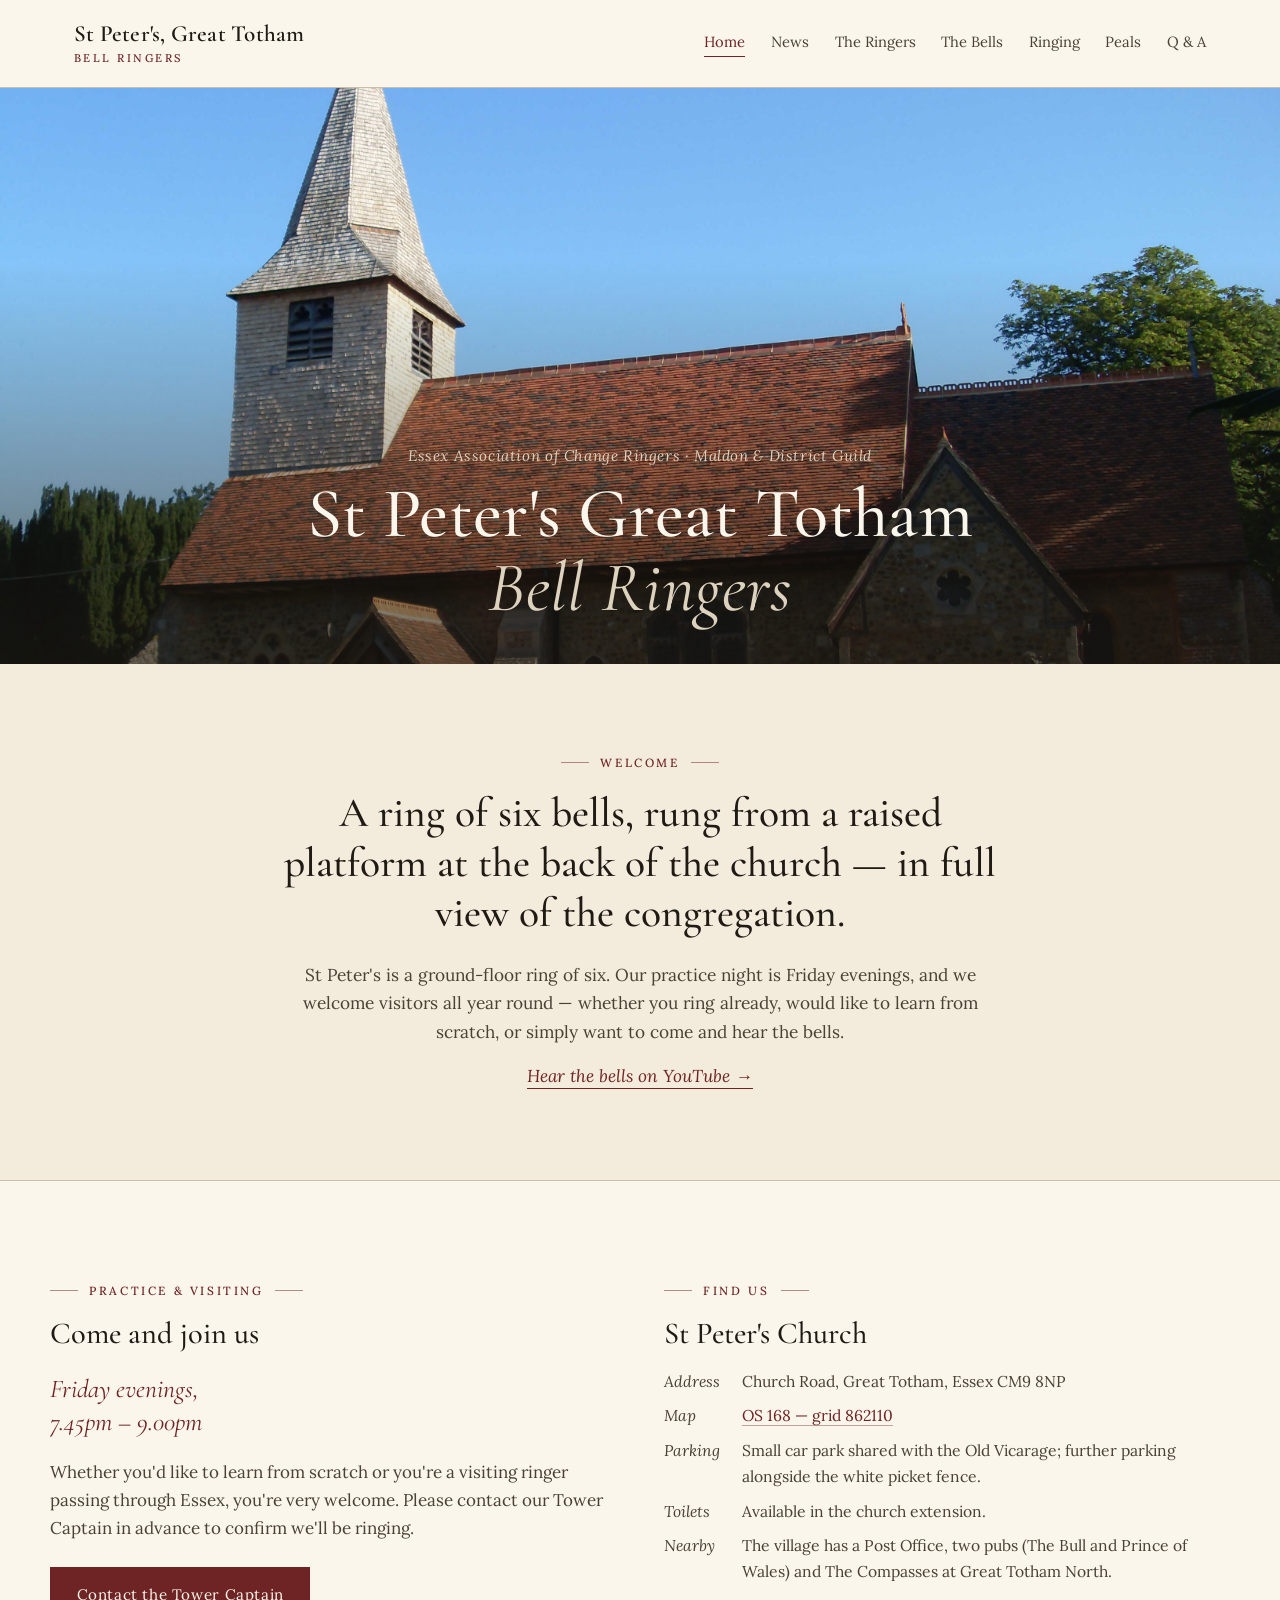
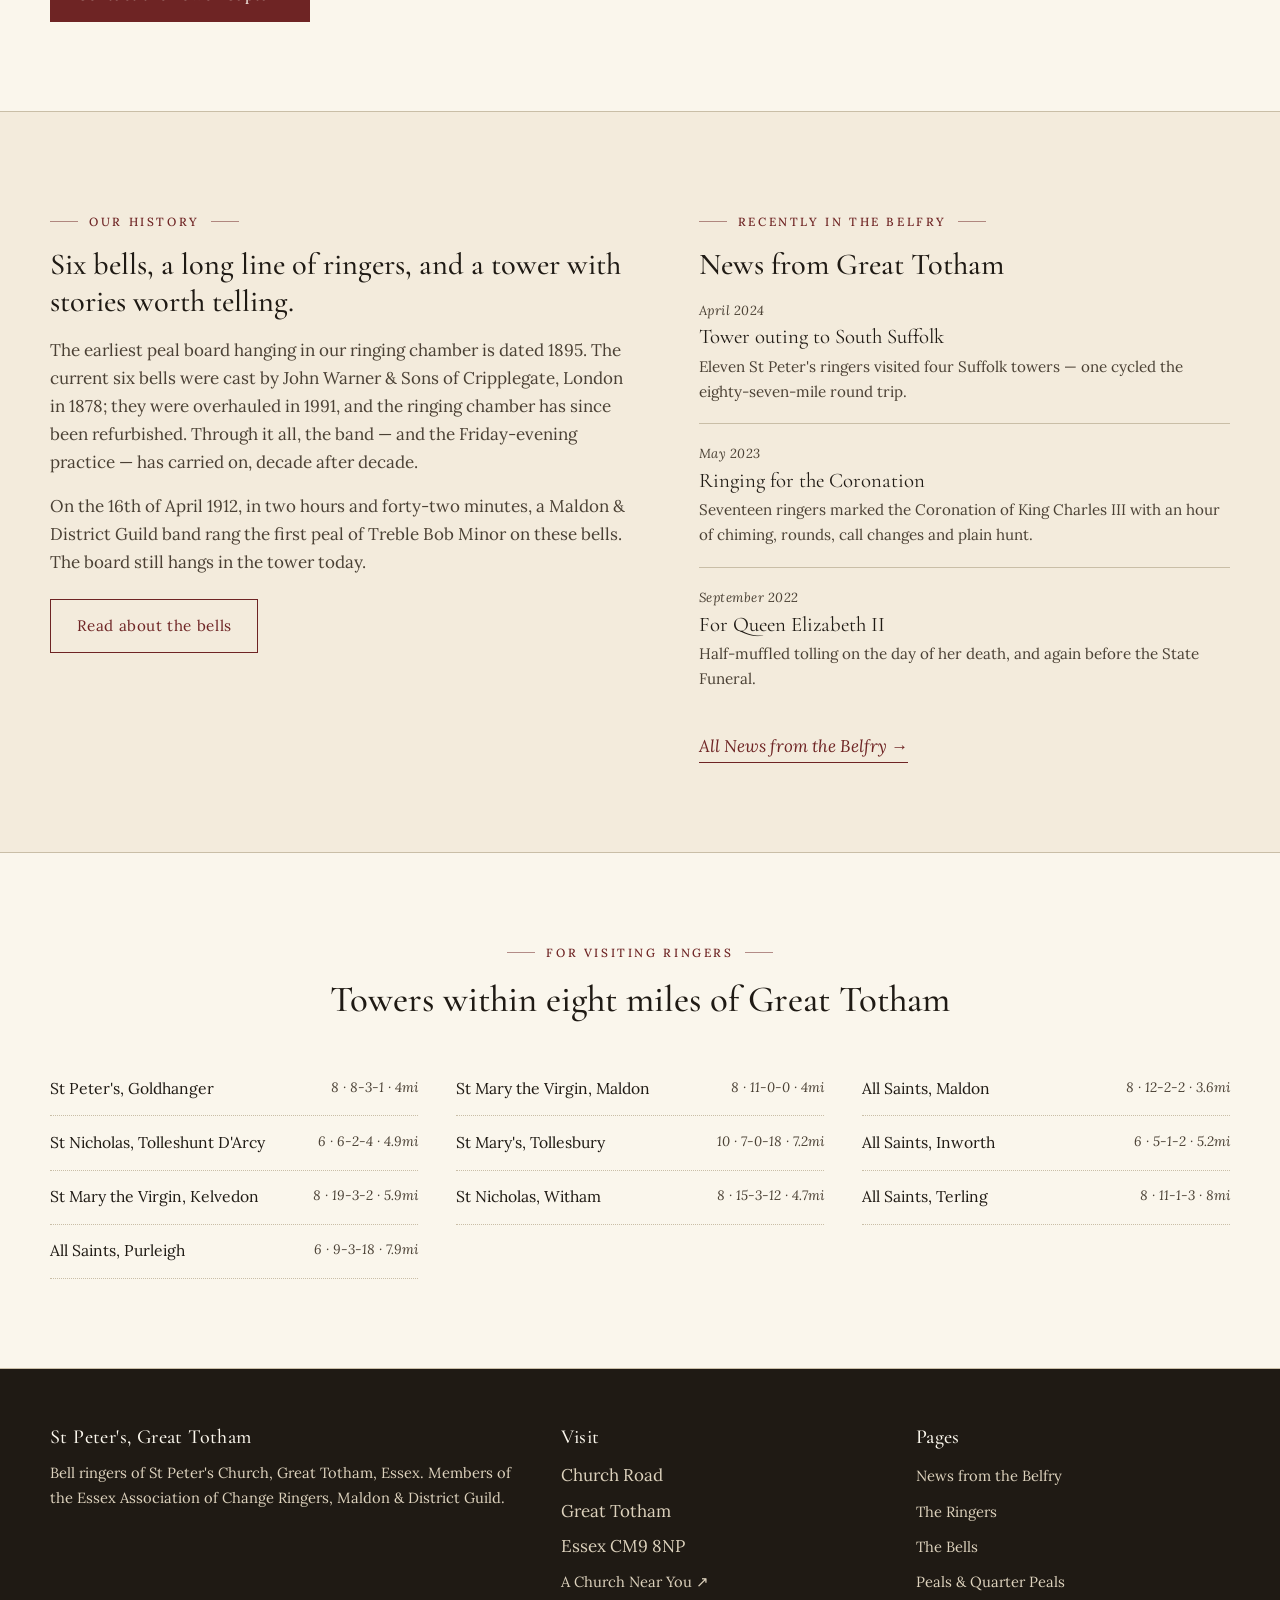
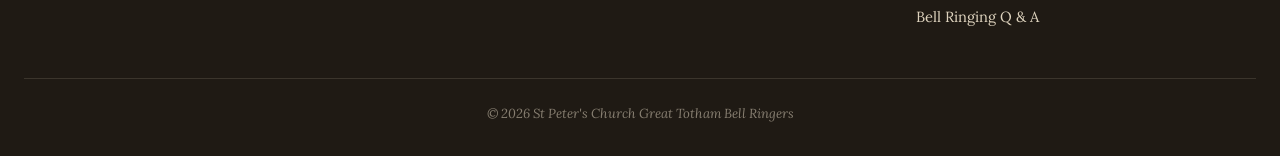
==== index.html @ 794ab9b2 "Initial commit: rebuilt static site" ====
<!DOCTYPE html>
<html lang="en">
<head>
<meta charset="UTF-8">
<meta name="viewport" content="width=device-width, initial-scale=1">
<title>St Peter's Great Totham Bell Ringers</title>
<meta name="description" content="The bell ringers of St Peter's Church, Great Totham, Essex. Practice on Friday evenings — visiting ringers and beginners are welcome.">
<link rel="preconnect" href="https://fonts.googleapis.com">
<link rel="preconnect" href="https://fonts.gstatic.com" crossorigin>
<link href="https://fonts.googleapis.com/css2?family=Cormorant+Garamond:ital,wght@0,400;0,500;0,600;0,700;1,400;1,500&family=Lora:ital,wght@0,400;0,500;0,600;1,400&display=swap" rel="stylesheet">
<link rel="stylesheet" href="style.css">
</head>
<body>

<header class="site">
  <div class="nav-wrap">
    <a class="brand" href="index.html">St Peter's, Great Totham<small>Bell Ringers</small></a>
    <nav class="primary" aria-label="Primary">
      <a href="index.html" class="current">Home</a>
      <a href="news.html">News</a>
      <a href="ringers.html">The Ringers</a>
      <a href="bells.html">The Bells</a>
      <a href="ringing.html">Ringing</a>
      <a href="peals.html">Peals</a>
      <a href="qa.html">Q &amp; A</a>
    </nav>
  </div>
</header>

<section class="hero">
  <div class="hero-image" role="img" aria-label="St Peter's Church, Great Totham"></div>
  <div class="hero-text">
    <div class="hero-eyebrow">Essex Association of Change Ringers · Maldon &amp; District Guild</div>
    <h1>St Peter's Great Totham<br><em>Bell Ringers</em></h1>
  </div>
</section>

<section class="band">
  <div class="narrow welcome">
    <div class="eyebrow center">Welcome</div>
    <h2>A ring of six bells, rung from a raised platform at the back of the church — in full view of the congregation.</h2>
    <p>St Peter's is a ground-floor ring of six. Our practice night is Friday evenings, and we welcome visitors all year round — whether you ring already, would like to learn from scratch, or simply want to come and hear the bells.</p>
    <p><a class="inline" href="https://www.youtube.com/watch?v=SVf5hrfDuog" target="_blank" rel="noopener">Hear the bells on YouTube →</a></p>
  </div>
</section>

<section class="band alt-band">
  <div class="container visit-grid">
    <div>
      <div class="eyebrow">Practice &amp; Visiting</div>
      <h3>Come and join us</h3>
      <p class="when">Friday evenings,<br>7.45pm – 9.00pm</p>
      <p>Whether you'd like to learn from scratch or you're a visiting ringer passing through Essex, you're very welcome. Please contact our Tower Captain in advance to confirm we'll be ringing.</p>
      <div class="cta-row">
        <a class="btn solid" href="qa.html#contact">Contact the Tower Captain</a>
      </div>
    </div>
    <div>
      <div class="eyebrow">Find Us</div>
      <h3>St Peter's Church</h3>
      <dl>
        <dt>Address</dt>
        <dd>Church Road, Great Totham, Essex CM9&nbsp;8NP</dd>
        <dt>Map</dt>
        <dd><a href="https://www.bing.com/maps/?v=2&amp;cp=51.769257~0.690655&amp;lvl=14&amp;q=great+totham" target="_blank" rel="noopener">OS 168 — grid 862110</a></dd>
        <dt>Parking</dt>
        <dd>Small car park shared with the Old Vicarage; further parking alongside the white picket fence.</dd>
        <dt>Toilets</dt>
        <dd>Available in the church extension.</dd>
        <dt>Nearby</dt>
        <dd>The village has a Post Office, two pubs (The Bull and Prince of Wales) and The Compasses at Great Totham North.</dd>
      </dl>
    </div>
  </div>
</section>

<section class="band">
  <div class="container two-up">
    <div>
      <div class="eyebrow">Our History</div>
      <h3>Six bells, a long line of ringers, and a tower with stories worth telling.</h3>
      <p>The earliest peal board hanging in our ringing chamber is dated 1895. The current six bells were cast by John Warner &amp; Sons of Cripplegate, London in 1878; they were overhauled in 1991, and the ringing chamber has since been refurbished. Through it all, the band — and the Friday-evening practice — has carried on, decade after decade.</p>
      <p>On the 16th of April 1912, in two hours and forty-two minutes, a Maldon &amp; District Guild band rang the first peal of Treble Bob Minor on these bells. The board still hangs in the tower today.</p>
      <p style="margin-top:1.4rem;"><a href="bells.html" class="btn">Read about the bells</a></p>
    </div>
    <div>
      <div class="eyebrow">Recently in the Belfry</div>
      <h3>News from Great Totham</h3>
      <ul class="news-list">
        <li><a href="news.html#tower-outing-2024">
          <div class="news-date">April 2024</div>
          <div class="news-title">Tower outing to South Suffolk</div>
          <div class="news-excerpt">Eleven St Peter's ringers visited four Suffolk towers — one cycled the eighty-seven-mile round trip.</div>
        </a></li>
        <li><a href="news.html#coronation">
          <div class="news-date">May 2023</div>
          <div class="news-title">Ringing for the Coronation</div>
          <div class="news-excerpt">Seventeen ringers marked the Coronation of King Charles III with an hour of chiming, rounds, call changes and plain hunt.</div>
        </a></li>
        <li><a href="news.html#queen">
          <div class="news-date">September 2022</div>
          <div class="news-title">For Queen Elizabeth II</div>
          <div class="news-excerpt">Half-muffled tolling on the day of her death, and again before the State Funeral.</div>
        </a></li>
      </ul>
      <a href="news.html" class="arrow-link">All News from the Belfry →</a>
    </div>
  </div>
</section>

<section class="band alt-band">
  <div class="container">
    <div class="towers-head">
      <div class="eyebrow center">For Visiting Ringers</div>
      <h3>Towers within eight miles of Great Totham</h3>
    </div>
    <div class="towers-grid">
      <div class="tower-row"><span class="name">St Peter's, Goldhanger</span><span class="meta">8 · 8-3-1 · 4mi</span></div>
      <div class="tower-row"><span class="name">St Mary the Virgin, Maldon</span><span class="meta">8 · 11-0-0 · 4mi</span></div>
      <div class="tower-row"><span class="name">All Saints, Maldon</span><span class="meta">8 · 12-2-2 · 3.6mi</span></div>
      <div class="tower-row"><span class="name">St Nicholas, Tolleshunt D'Arcy</span><span class="meta">6 · 6-2-4 · 4.9mi</span></div>
      <div class="tower-row"><span class="name">St Mary's, Tollesbury</span><span class="meta">10 · 7-0-18 · 7.2mi</span></div>
      <div class="tower-row"><span class="name">All Saints, Inworth</span><span class="meta">6 · 5-1-2 · 5.2mi</span></div>
      <div class="tower-row"><span class="name">St Mary the Virgin, Kelvedon</span><span class="meta">8 · 19-3-2 · 5.9mi</span></div>
      <div class="tower-row"><span class="name">St Nicholas, Witham</span><span class="meta">8 · 15-3-12 · 4.7mi</span></div>
      <div class="tower-row"><span class="name">All Saints, Terling</span><span class="meta">8 · 11-1-3 · 8mi</span></div>
      <div class="tower-row"><span class="name">All Saints, Purleigh</span><span class="meta">6 · 9-3-18 · 7.9mi</span></div>
    </div>
  </div>
</section>

<footer class="site" id="contact">
  <div class="container">
    <div>
      <h4>St Peter's, Great Totham</h4>
      <p>Bell ringers of St Peter's Church, Great Totham, Essex. Members of the Essex Association of Change Ringers, Maldon &amp; District Guild.</p>
    </div>
    <div>
      <h4>Visit</h4>
      <ul>
        <li>Church Road</li>
        <li>Great Totham</li>
        <li>Essex CM9 8NP</li>
        <li><a href="https://www.achurchnearyou.com/church/6657/" target="_blank" rel="noopener">A Church Near You ↗</a></li>
      </ul>
    </div>
    <div>
      <h4>Pages</h4>
      <ul>
        <li><a href="news.html">News from the Belfry</a></li>
        <li><a href="ringers.html">The Ringers</a></li>
        <li><a href="bells.html">The Bells</a></li>
        <li><a href="peals.html">Peals &amp; Quarter Peals</a></li>
        <li><a href="qa.html">Bell Ringing Q &amp; A</a></li>
      </ul>
    </div>
  </div>
  <div class="copyright">© 2026 St Peter's Church Great Totham Bell Ringers</div>
</footer>

</body>
</html>
---- style.css ----
/* =============================================================
   St Peter's Great Totham Bell Ringers — shared stylesheet
   Heritage editorial design system
   ============================================================= */

:root {
  --cream: #f3ebdc;
  --paper: #faf6ec;
  --ink: #1f1a14;
  --ink-soft: #4a4034;
  --burgundy: #6e2424;
  --burgundy-deep: #511919;
  --brass: #a98246;
  --stone: #ddd2bd;
  --rule: #c9bea7;
  --max: 1180px;
}

* { box-sizing: border-box; margin: 0; padding: 0; }
html { scroll-behavior: smooth; }
body {
  font-family: 'Lora', Georgia, serif;
  background: var(--cream);
  color: var(--ink);
  line-height: 1.65;
  font-size: 17px;
  -webkit-font-smoothing: antialiased;
}
img { max-width: 100%; height: auto; display: block; }

/* ---- Header ---- */
header.site {
  background: var(--paper);
  border-bottom: 1px solid var(--rule);
}
.nav-wrap {
  max-width: var(--max);
  margin: 0 auto;
  padding: 1.4rem 1.5rem;
  display: flex;
  flex-wrap: wrap;
  align-items: center;
  justify-content: space-between;
  gap: 1rem;
}
.brand {
  font-family: 'Cormorant Garamond', serif;
  font-weight: 600;
  font-size: 1.45rem;
  line-height: 1.1;
  color: var(--ink);
  text-decoration: none;
  letter-spacing: 0.01em;
}
.brand small {
  display: block;
  font-family: 'Lora', serif;
  font-size: 0.7rem;
  font-weight: 500;
  font-style: normal;
  color: var(--burgundy);
  letter-spacing: 0.22em;
  margin-top: 4px;
  text-transform: uppercase;
}
nav.primary {
  display: flex;
  flex-wrap: wrap;
  gap: 1.6rem;
}
nav.primary a {
  font-family: 'Lora', serif;
  font-size: 0.92rem;
  color: var(--ink-soft);
  text-decoration: none;
  border-bottom: 1px solid transparent;
  padding-bottom: 2px;
  transition: color .2s, border-color .2s;
}
nav.primary a:hover { color: var(--burgundy); border-color: var(--burgundy); }
nav.primary a.current { color: var(--burgundy); border-color: var(--burgundy); }

/* ---- Home hero ---- */
.hero {
  position: relative;
  background: var(--ink);
  overflow: hidden;
}
.hero-image {
  position: relative;
  width: 100%;
  height: 64vh;
  min-height: 440px;
  max-height: 760px;
  background: url('resources/images/church/StPetersChurch3.jpg') center 35% / cover no-repeat;
}
.hero-image::after {
  content: '';
  position: absolute;
  inset: 0;
  background: linear-gradient(180deg, rgba(31,26,20,0) 30%, rgba(31,26,20,0.65) 100%);
}
.hero-text {
  position: absolute;
  left: 0; right: 0; bottom: 0;
  padding: 2.5rem 1.5rem 2.4rem;
  text-align: center;
  color: var(--paper);
  z-index: 2;
}
.hero-eyebrow {
  font-family: 'Lora', serif;
  font-style: italic;
  font-size: 0.95rem;
  letter-spacing: 0.04em;
  color: var(--stone);
  margin-bottom: 0.6rem;
}
.hero-text h1 {
  font-family: 'Cormorant Garamond', serif;
  font-weight: 500;
  font-size: clamp(2.4rem, 6vw, 4.4rem);
  line-height: 1.05;
  letter-spacing: 0.005em;
}
.hero-text h1 em {
  font-style: italic;
  font-weight: 400;
  color: var(--stone);
}

/* ---- Sub-page hero (typographic, no big image) ---- */
.page-hero {
  background: var(--paper);
  border-bottom: 1px solid var(--rule);
  padding: clamp(3.5rem, 8vw, 6rem) 1.5rem clamp(2.5rem, 5vw, 4rem);
  text-align: center;
}
.page-hero h1 {
  font-family: 'Cormorant Garamond', serif;
  font-weight: 500;
  font-size: clamp(2.2rem, 5vw, 3.6rem);
  line-height: 1.1;
  margin-bottom: 1rem;
}
.page-hero h1 em { font-style: italic; color: var(--burgundy); }
.page-hero .lede {
  max-width: 640px;
  margin: 0 auto;
  font-size: 1.08rem;
  color: var(--ink-soft);
  font-style: italic;
}

/* ---- Section frame ---- */
section.band { padding: clamp(3rem, 7vw, 6rem) 1.5rem; }
.container { max-width: var(--max); margin: 0 auto; }
.narrow { max-width: 720px; margin: 0 auto; }
.medium { max-width: 880px; margin: 0 auto; }

/* ---- Eyebrow label ---- */
.eyebrow {
  font-family: 'Lora', serif;
  text-transform: uppercase;
  letter-spacing: 0.22em;
  font-size: 0.74rem;
  font-weight: 500;
  color: var(--burgundy);
  display: inline-flex;
  align-items: center;
  gap: 0.7rem;
  margin-bottom: 1rem;
}
.eyebrow::before, .eyebrow::after {
  content: '';
  height: 1px;
  width: 28px;
  background: var(--burgundy);
  opacity: 0.5;
}
.eyebrow.center { display: flex; justify-content: center; }

/* ---- Headings & body type ---- */
h2, h3 { font-family: 'Cormorant Garamond', serif; font-weight: 500; line-height: 1.2; }
h2 { font-size: clamp(1.8rem, 3.5vw, 2.6rem); margin-bottom: 1.2rem; }
h3 { font-size: 1.9rem; margin-bottom: 1rem; }
h4 { font-family: 'Cormorant Garamond', serif; font-weight: 500; font-size: 1.4rem; line-height: 1.25; margin-bottom: 0.5rem; }
p { margin-bottom: 1rem; color: var(--ink-soft); }
p:last-child { margin-bottom: 0; }
a.inline {
  color: var(--burgundy);
  text-decoration: none;
  border-bottom: 1px solid var(--burgundy);
  padding-bottom: 1px;
  font-style: italic;
}
a.inline:hover { color: var(--burgundy-deep); }
strong { color: var(--ink); font-weight: 500; }
em { font-style: italic; }

/* ---- Buttons ---- */
.btn {
  display: inline-block;
  font-family: 'Lora', serif;
  font-size: 0.95rem;
  text-decoration: none;
  padding: 0.85rem 1.6rem;
  border: 1px solid var(--burgundy);
  color: var(--burgundy);
  background: transparent;
  transition: background .2s, color .2s, border-color .2s;
  letter-spacing: 0.04em;
  cursor: pointer;
}
.btn:hover { background: var(--burgundy); color: var(--paper); }
.btn.solid { background: var(--burgundy); color: var(--paper); }
.btn.solid:hover { background: var(--burgundy-deep); border-color: var(--burgundy-deep); }
.arrow-link {
  display: inline-block;
  margin-top: 1.4rem;
  font-style: italic;
  color: var(--burgundy);
  text-decoration: none;
  border-bottom: 1px solid var(--burgundy);
  padding-bottom: 1px;
}
.arrow-link:hover { color: var(--burgundy-deep); }

/* ---- Welcome block ---- */
.welcome { text-align: center; }
.welcome h2 { color: var(--ink); margin-bottom: 1.4rem; }
.welcome p { font-size: 1.08rem; }

/* ---- Visit grid ---- */
.alt-band {
  background: var(--paper);
  border-top: 1px solid var(--rule);
  border-bottom: 1px solid var(--rule);
}
.visit-grid {
  display: grid;
  grid-template-columns: 1fr 1fr;
  gap: 3rem;
  align-items: start;
}
.when {
  font-family: 'Cormorant Garamond', serif;
  font-style: italic;
  font-size: 1.6rem;
  color: var(--burgundy);
  margin: 1.2rem 0;
  line-height: 1.3;
}
dl {
  display: grid;
  grid-template-columns: max-content 1fr;
  gap: 0.55rem 1.4rem;
  font-size: 0.98rem;
}
dl dt { font-style: italic; color: var(--ink-soft); }
dl dd { color: var(--ink-soft); }
dl a {
  color: var(--burgundy);
  text-decoration: none;
  border-bottom: 1px solid rgba(110, 36, 36, 0.4);
}
dl a:hover { border-bottom-color: var(--burgundy); }
.cta-row { margin-top: 1.6rem; }

/* ---- Two-up layout ---- */
.two-up {
  display: grid;
  grid-template-columns: 1.1fr 1fr;
  gap: 4rem;
  align-items: start;
}
.two-up.equal { grid-template-columns: 1fr 1fr; }

/* ---- News list ---- */
.news-list { list-style: none; }
.news-list li {
  padding: 1.2rem 0;
  border-bottom: 1px solid var(--rule);
}
.news-list li:first-child { padding-top: 0; }
.news-list li:last-child { border-bottom: none; }
.news-date {
  font-family: 'Lora', serif;
  font-style: italic;
  font-size: 0.82rem;
  color: var(--ink-soft);
  letter-spacing: 0.04em;
}
.news-list a {
  display: block;
  color: var(--ink);
  text-decoration: none;
  transition: color .2s;
}
.news-list a:hover .news-title { color: var(--burgundy); }
.news-title {
  font-family: 'Cormorant Garamond', serif;
  font-size: 1.3rem;
  margin: 0.2rem 0;
  transition: color .2s;
  line-height: 1.25;
}
.news-excerpt { font-size: 0.95rem; color: var(--ink-soft); }

/* ---- Story articles (long-form on news page) ---- */
.story {
  margin-bottom: 3rem;
  padding-bottom: 3rem;
  border-bottom: 1px solid var(--rule);
}
.story:last-child { border-bottom: none; padding-bottom: 0; margin-bottom: 0; }
.story h3 { margin-bottom: 0.4rem; }
.story .news-date { margin-bottom: 1rem; }
.story img {
  margin: 1.4rem auto;
  border: 1px solid var(--rule);
  max-width: 100%;
}
.story figure { margin: 1.4rem 0; text-align: center; }
.story figcaption {
  font-style: italic;
  font-size: 0.88rem;
  color: var(--ink-soft);
  margin-top: 0.5rem;
}

/* ---- Towers grid ---- */
.towers-head { text-align: center; margin-bottom: 2.5rem; }
.towers-head h3 { font-size: clamp(1.7rem, 3.2vw, 2.3rem); }
.towers-grid {
  display: grid;
  grid-template-columns: repeat(auto-fit, minmax(280px, 1fr));
  gap: 0 2.4rem;
}
.tower-row {
  display: flex;
  justify-content: space-between;
  gap: 1rem;
  border-bottom: 1px dotted var(--rule);
  padding: 0.85rem 0;
  font-size: 0.98rem;
}
.tower-row .name { color: var(--ink); }
.tower-row .meta {
  color: var(--ink-soft);
  font-style: italic;
  font-size: 0.85rem;
  white-space: nowrap;
}

/* ---- Bell specs table ---- */
.bell-table {
  width: 100%;
  border-collapse: collapse;
  margin: 1.5rem 0;
  font-size: 0.95rem;
}
.bell-table caption {
  text-align: left;
  font-style: italic;
  color: var(--ink-soft);
  font-size: 0.88rem;
  margin-bottom: 0.8rem;
}
.bell-table th, .bell-table td {
  padding: 0.75rem 0.8rem;
  text-align: left;
  border-bottom: 1px solid var(--rule);
}
.bell-table th {
  font-family: 'Lora', serif;
  font-weight: 500;
  text-transform: uppercase;
  letter-spacing: 0.1em;
  font-size: 0.72rem;
  color: var(--burgundy);
  border-bottom: 2px solid var(--burgundy);
}
.bell-table td.bell-name { font-family: 'Cormorant Garamond', serif; font-size: 1.1rem; color: var(--ink); }
.bell-table tr:last-child td { border-bottom: none; }

/* ---- Q&A ---- */
.qa-list { list-style: none; }
.qa-item {
  padding: 1.6rem 0;
  border-bottom: 1px solid var(--rule);
}
.qa-item:last-child { border-bottom: none; }
.qa-q {
  font-family: 'Cormorant Garamond', serif;
  font-size: 1.45rem;
  color: var(--ink);
  margin-bottom: 0.5rem;
  line-height: 1.3;
}
.qa-a { color: var(--ink-soft); }

/* ---- Photo grid (ringers) ---- */
.photo-grid {
  display: grid;
  grid-template-columns: repeat(auto-fill, minmax(220px, 1fr));
  gap: 1.4rem;
  margin-top: 2rem;
}
.photo-card { text-align: center; }
.photo-card img {
  width: 100%;
  height: 200px;
  object-fit: cover;
  border: 1px solid var(--rule);
  margin-bottom: 0.6rem;
}
.photo-card .caption {
  font-style: italic;
  font-size: 0.85rem;
  color: var(--ink-soft);
  line-height: 1.4;
}

/* ---- Past ringer biographies ---- */
.bios .bio {
  padding: 1.6rem 0;
  border-bottom: 1px solid var(--rule);
}
.bios .bio:last-child { border-bottom: none; }
.bios h4 {
  font-size: 1.5rem;
  color: var(--burgundy);
  margin-bottom: 0.4rem;
}
.bios .bio-meta {
  font-style: italic;
  font-size: 0.85rem;
  color: var(--ink-soft);
  margin-bottom: 0.6rem;
}

/* ---- Peal boards gallery ---- */
.peal-grid {
  display: grid;
  grid-template-columns: repeat(auto-fill, minmax(220px, 1fr));
  gap: 1.6rem;
  margin-top: 2rem;
}
.peal-card {
  text-align: center;
  text-decoration: none;
  color: var(--ink);
  transition: transform .25s;
}
.peal-card img {
  width: 100%;
  height: 280px;
  object-fit: contain;
  background: var(--paper);
  border: 1px solid var(--rule);
  padding: 0.6rem;
  margin-bottom: 0.7rem;
  transition: border-color .25s;
}
.peal-card:hover img { border-color: var(--burgundy); }
.peal-card:hover .peal-title { color: var(--burgundy); }
.peal-date {
  font-family: 'Lora', serif;
  font-style: italic;
  font-size: 0.82rem;
  color: var(--ink-soft);
}
.peal-title {
  font-family: 'Cormorant Garamond', serif;
  font-size: 1.05rem;
  margin: 0.2rem 0;
  transition: color .2s;
  line-height: 1.3;
}

/* ---- Quarter peal list ---- */
.qp-list {
  list-style: none;
  display: grid;
  grid-template-columns: repeat(auto-fill, minmax(260px, 1fr));
  gap: 0.5rem 1.5rem;
}
.qp-list li { padding: 0.5rem 0; border-bottom: 1px dotted var(--rule); }
.qp-list a {
  color: var(--ink);
  text-decoration: none;
  font-size: 0.95rem;
  display: flex;
  justify-content: space-between;
  gap: 0.8rem;
  transition: color .2s;
}
.qp-list a:hover { color: var(--burgundy); }
.qp-list .pdf-tag {
  font-style: italic;
  font-size: 0.8rem;
  color: var(--ink-soft);
}

/* ---- Plain Hunt diagram (ringing page) ---- */
.plain-hunt {
  background: var(--paper);
  border: 1px solid var(--rule);
  padding: 1.4rem;
  margin: 1.6rem 0;
  font-family: 'Lora', serif;
  font-size: 0.95rem;
  text-align: center;
}
.plain-hunt table {
  margin: 0 auto;
  border-collapse: collapse;
}
.plain-hunt td {
  padding: 0.4rem 0.7rem;
  text-align: center;
  border: 1px solid var(--rule);
  min-width: 36px;
  color: var(--ink-soft);
}
.plain-hunt td.treble { color: var(--burgundy); font-weight: 600; }
.plain-hunt td.three { color: #234d6a; font-weight: 600; }
.plain-hunt td.stroke { background: var(--cream); font-style: italic; font-size: 0.85rem; }
.plain-hunt-caption {
  font-style: italic;
  font-size: 0.85rem;
  color: var(--ink-soft);
  margin-top: 0.6rem;
}

/* ---- Newsletter archive (news page) ---- */
.archive-grid {
  display: grid;
  grid-template-columns: repeat(auto-fill, minmax(170px, 1fr));
  gap: 0.6rem 1.4rem;
  margin-top: 1.6rem;
}
.archive-grid a {
  font-family: 'Lora', serif;
  font-size: 0.95rem;
  color: var(--ink-soft);
  text-decoration: none;
  padding: 0.4rem 0;
  border-bottom: 1px dotted var(--rule);
  transition: color .2s;
}
.archive-grid a:hover { color: var(--burgundy); }
.archive-grid a::before {
  content: '◊ ';
  color: var(--brass);
  margin-right: 0.3rem;
}

/* ---- Footer ---- */
footer.site {
  background: var(--ink);
  color: var(--stone);
  padding: 3.5rem 1.5rem 2rem;
}
footer.site .container {
  display: grid;
  grid-template-columns: 1.5fr 1fr 1fr;
  gap: 2.5rem;
  align-items: start;
}
footer.site h4 {
  font-family: 'Cormorant Garamond', serif;
  font-weight: 500;
  font-size: 1.25rem;
  color: var(--paper);
  margin-bottom: 0.7rem;
  letter-spacing: 0.02em;
}
footer.site p { font-size: 0.92rem; color: var(--stone); }
footer.site a {
  font-size: 0.92rem;
  color: var(--stone);
  text-decoration: none;
  border-bottom: 1px solid transparent;
  transition: color .2s, border-color .2s;
}
footer.site a:hover { color: var(--paper); border-bottom-color: var(--brass); }
footer.site ul { list-style: none; }
footer.site ul li { margin-bottom: 0.45rem; }
footer.site .copyright {
  text-align: center;
  margin-top: 2.5rem;
  padding-top: 1.5rem;
  border-top: 1px solid rgba(217, 207, 182, 0.15);
  font-size: 0.82rem;
  font-style: italic;
  color: rgba(221, 210, 189, 0.55);
}

/* ---- Responsive ---- */
@media (max-width: 800px) {
  .visit-grid, .two-up, .two-up.equal { grid-template-columns: 1fr; gap: 2.5rem; }
  footer.site .container { grid-template-columns: 1fr; gap: 2rem; }
  nav.primary { gap: 1.1rem; }
  nav.primary a { font-size: 0.88rem; }
  .bell-table { font-size: 0.85rem; }
  .bell-table th, .bell-table td { padding: 0.55rem 0.4rem; }
}
@media (max-width: 540px) {
  .nav-wrap { flex-direction: column; align-items: flex-start; }
  nav.primary { width: 100%; gap: 1rem 1.3rem; }
  .hero-image { height: 56vh; }
  .photo-card img { height: 180px; }
  .peal-card img { height: 220px; }
}
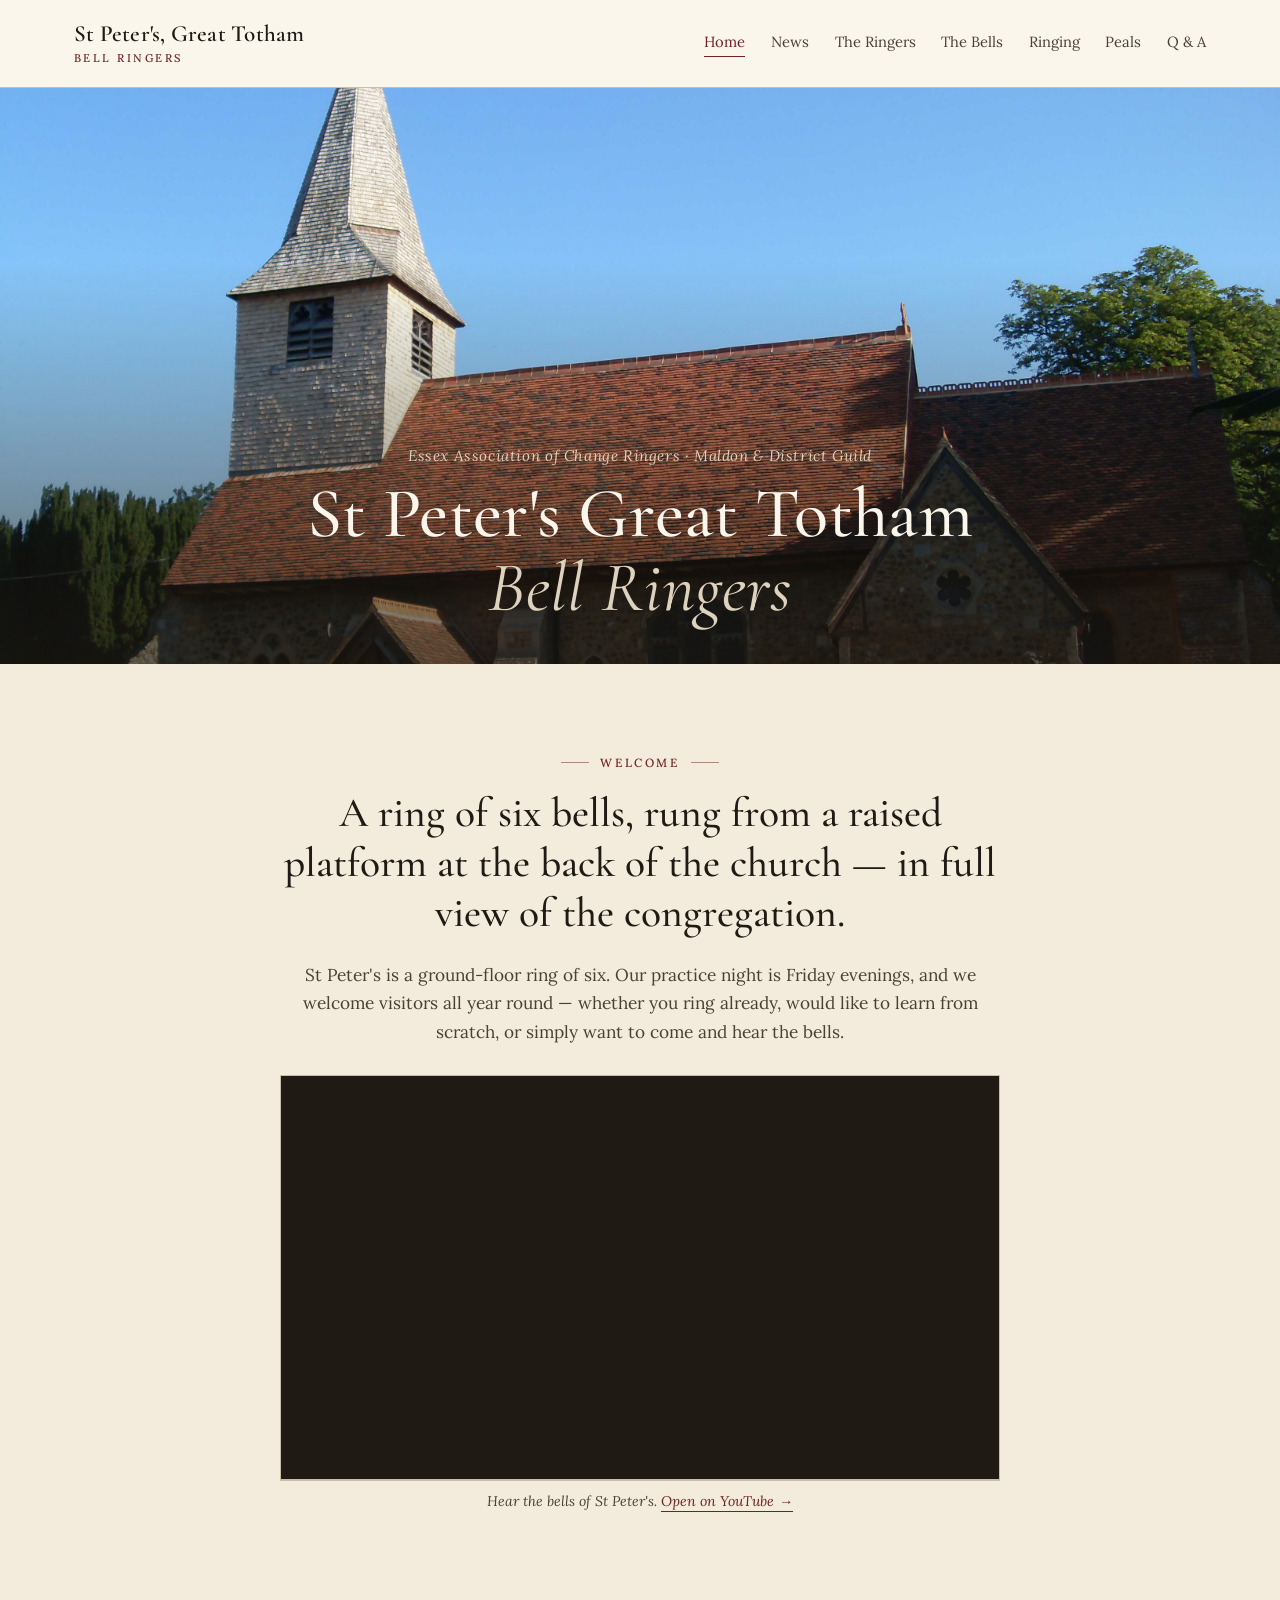
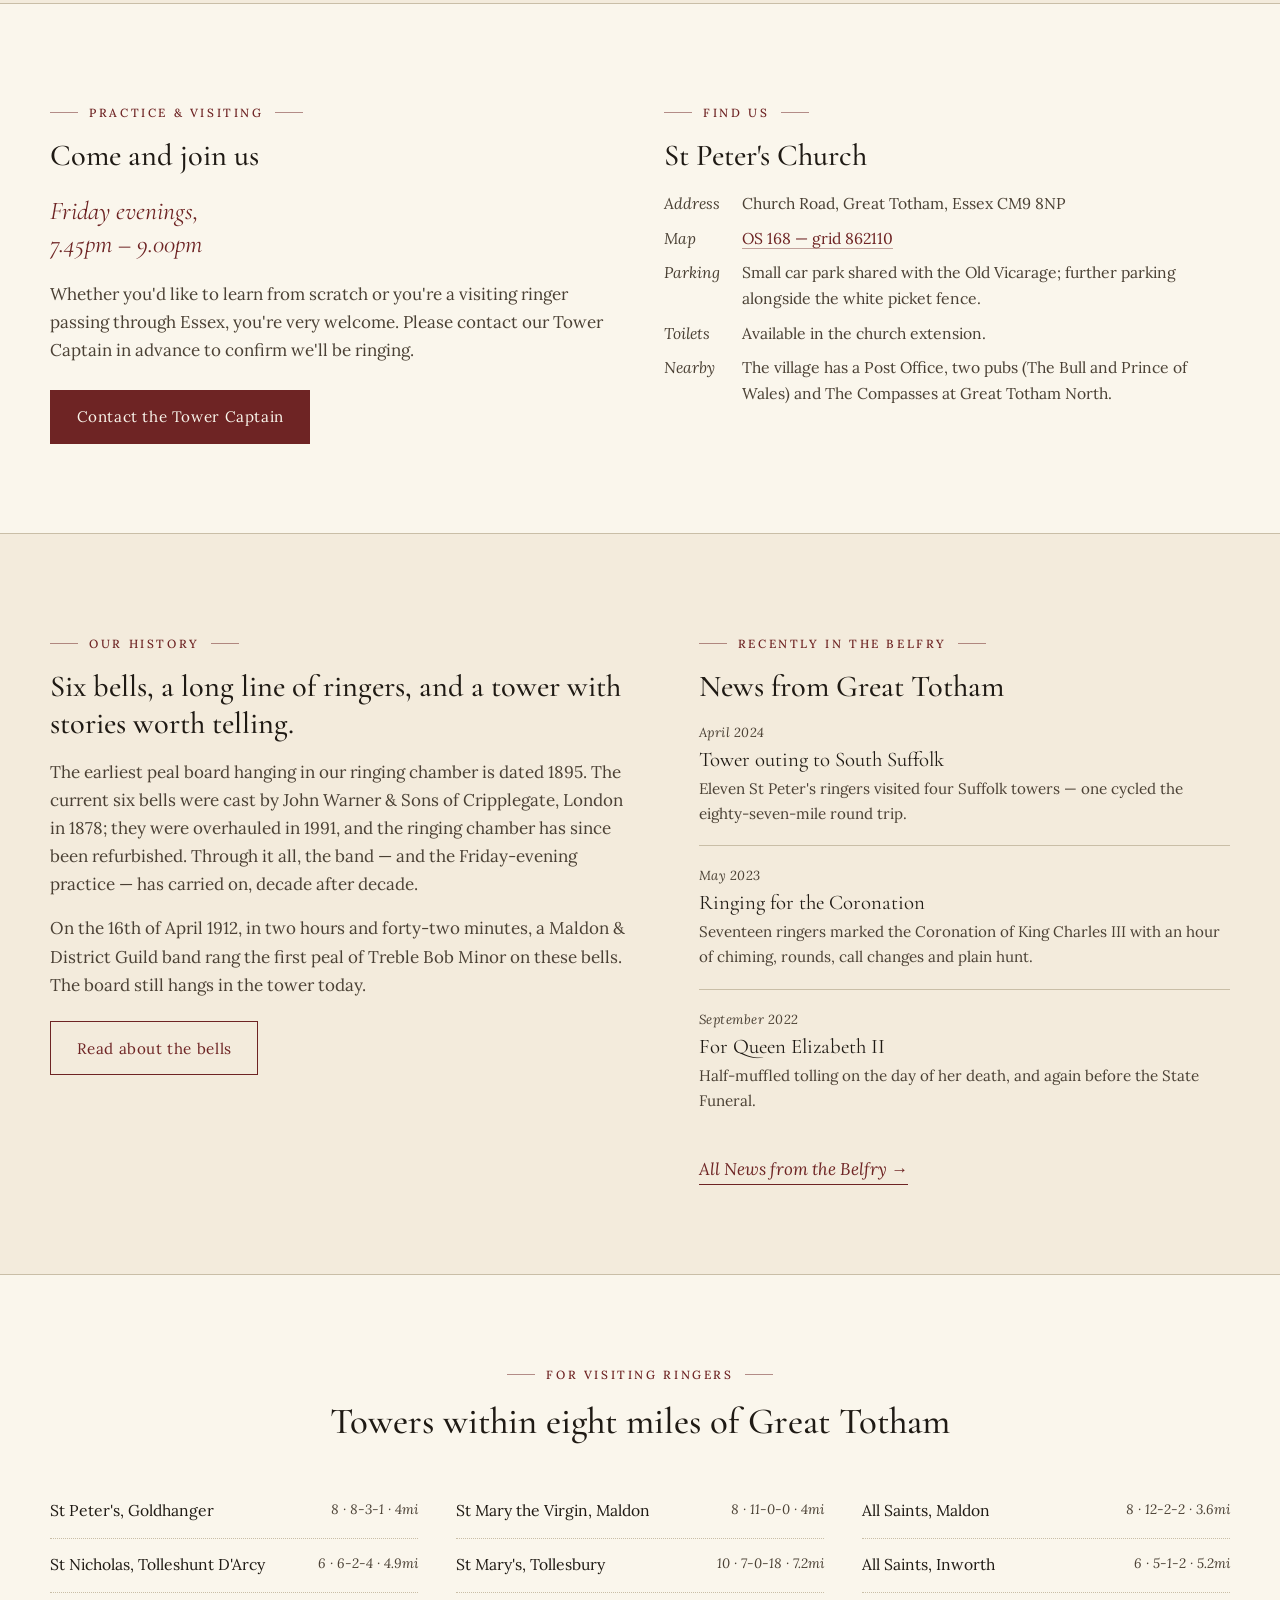
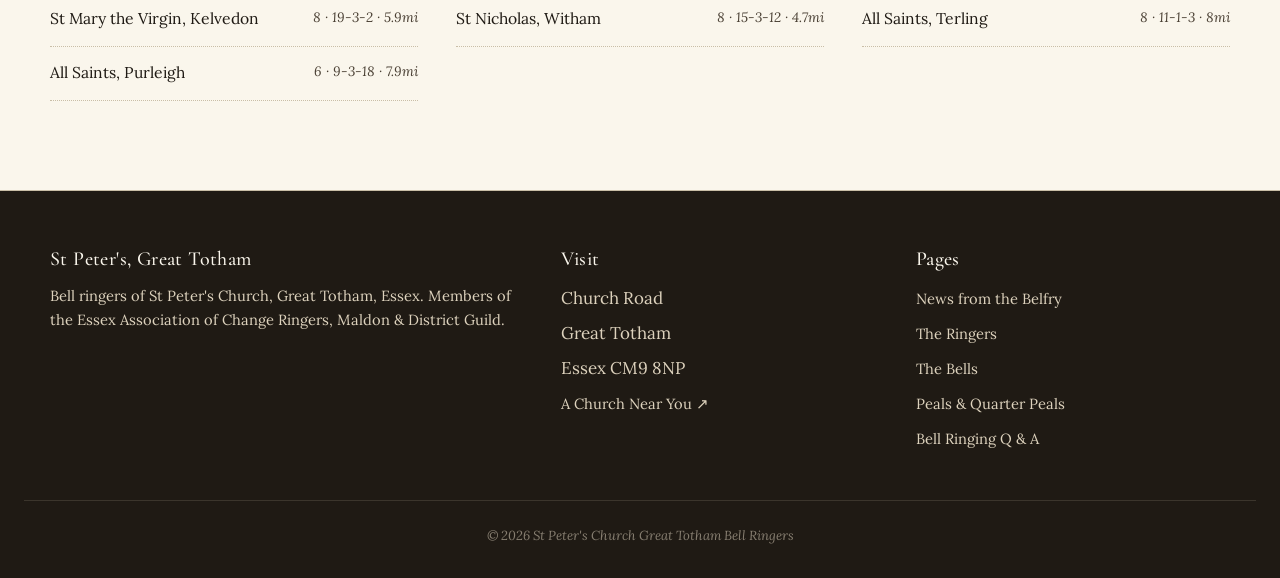
==== commit 925f8a42: "Embed welcome video as privacy-enhanced lazy iframe" ====
--- a/index.html
+++ b/index.html
@@ -40,7 +40,10 @@
     <div class="eyebrow center">Welcome</div>
     <h2>A ring of six bells, rung from a raised platform at the back of the church — in full view of the congregation.</h2>
     <p>St Peter's is a ground-floor ring of six. Our practice night is Friday evenings, and we welcome visitors all year round — whether you ring already, would like to learn from scratch, or simply want to come and hear the bells.</p>
-    <p><a class="inline" href="https://www.youtube.com/watch?v=SVf5hrfDuog" target="_blank" rel="noopener">Hear the bells on YouTube →</a></p>
+    <figure class="video-embed">
+      <iframe src="https://www.youtube-nocookie.com/embed/SVf5hrfDuog" title="The bells of St Peter's, Great Totham" loading="lazy" allow="accelerometer; clipboard-write; encrypted-media; gyroscope; picture-in-picture; web-share" allowfullscreen referrerpolicy="strict-origin-when-cross-origin"></iframe>
+    </figure>
+    <p class="video-caption">Hear the bells of St Peter's. <a class="inline" href="https://www.youtube.com/watch?v=SVf5hrfDuog" target="_blank" rel="noopener">Open on YouTube →</a></p>
   </div>
 </section>
 
--- a/style.css
+++ b/style.css
@@ -329,6 +329,29 @@
   margin-top: 0.5rem;
 }
 
+/* ---- Video embed ---- */
+.video-embed {
+  margin: 1.8rem auto 0;
+  max-width: 100%;
+  aspect-ratio: 16 / 9;
+  border: 1px solid var(--rule);
+  background: var(--ink);
+  box-shadow: 0 1px 0 var(--rule);
+}
+.video-embed iframe {
+  width: 100%;
+  height: 100%;
+  display: block;
+  border: 0;
+}
+.video-embed + .video-caption {
+  font-style: italic;
+  font-size: 0.88rem;
+  color: var(--ink-soft);
+  text-align: center;
+  margin-top: 0.6rem;
+}
+
 /* ---- Towers grid ---- */
 .towers-head { text-align: center; margin-bottom: 2.5rem; }
 .towers-head h3 { font-size: clamp(1.7rem, 3.2vw, 2.3rem); }
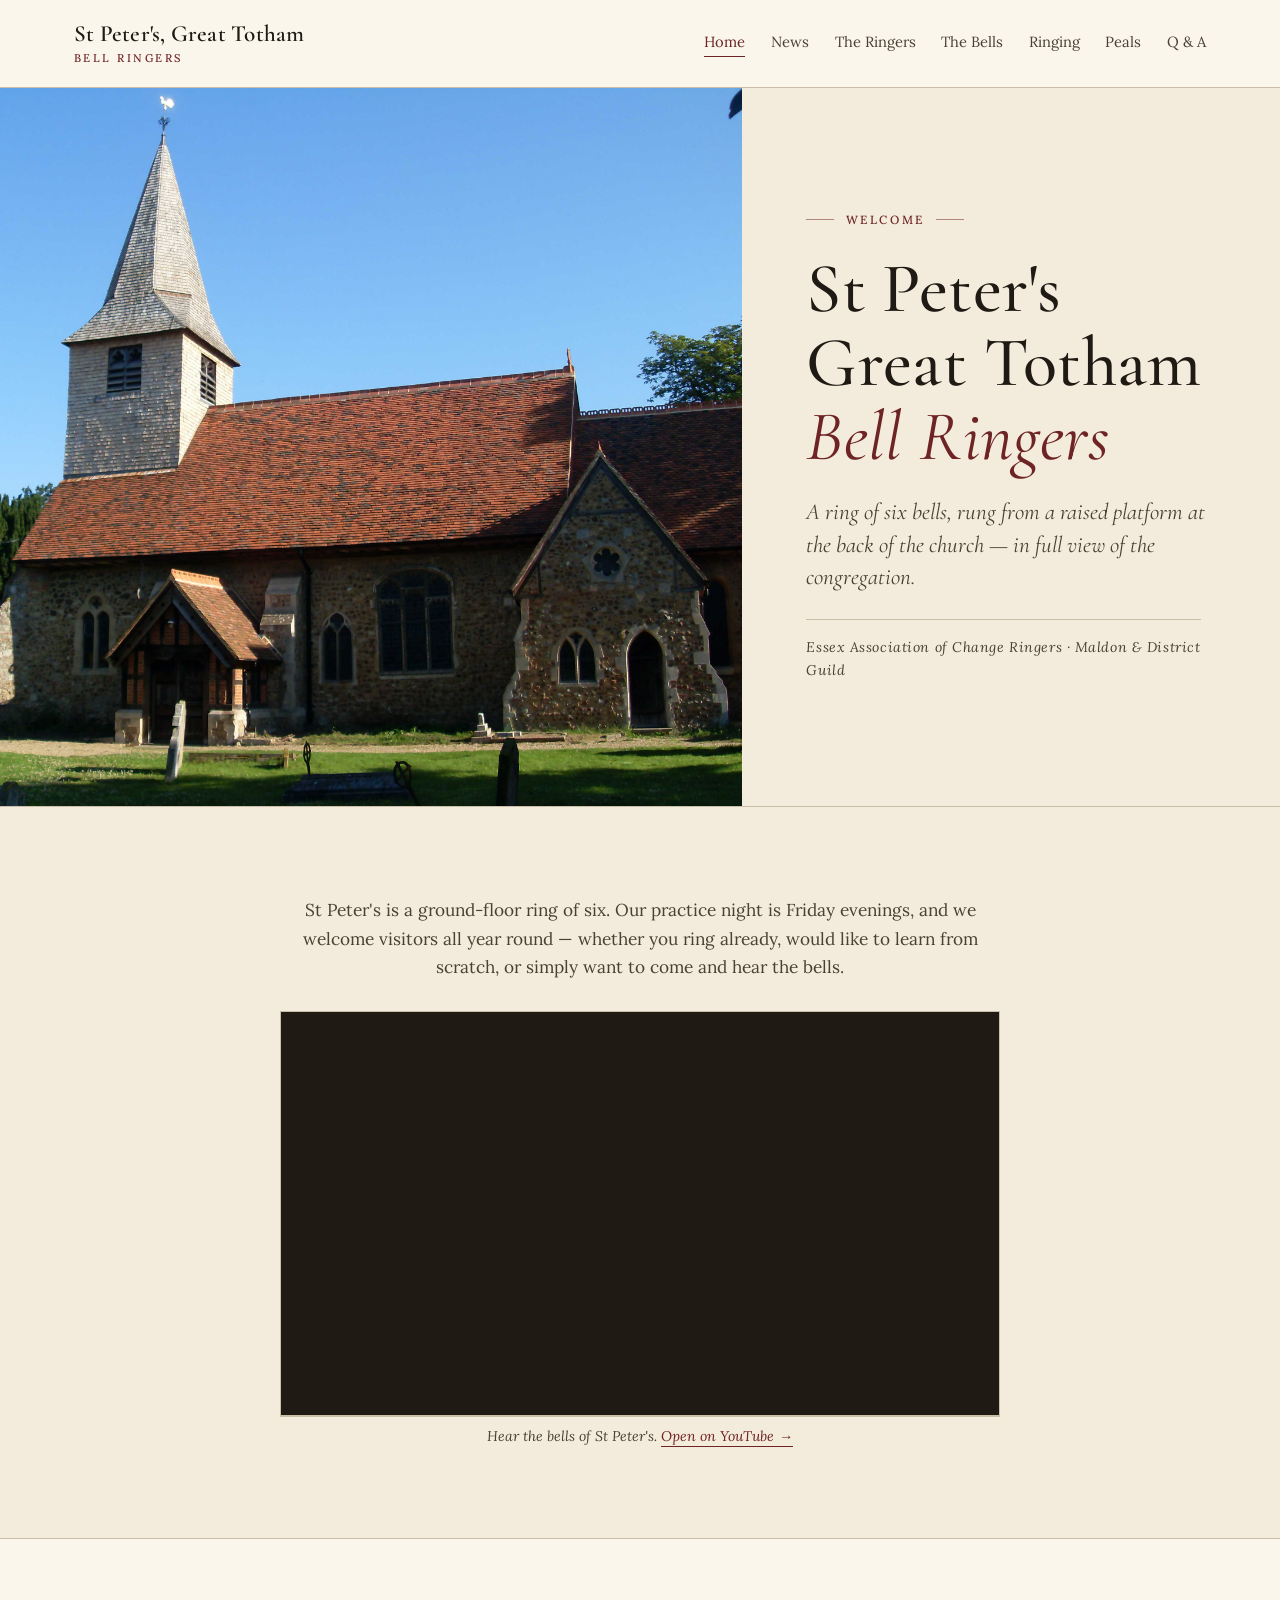
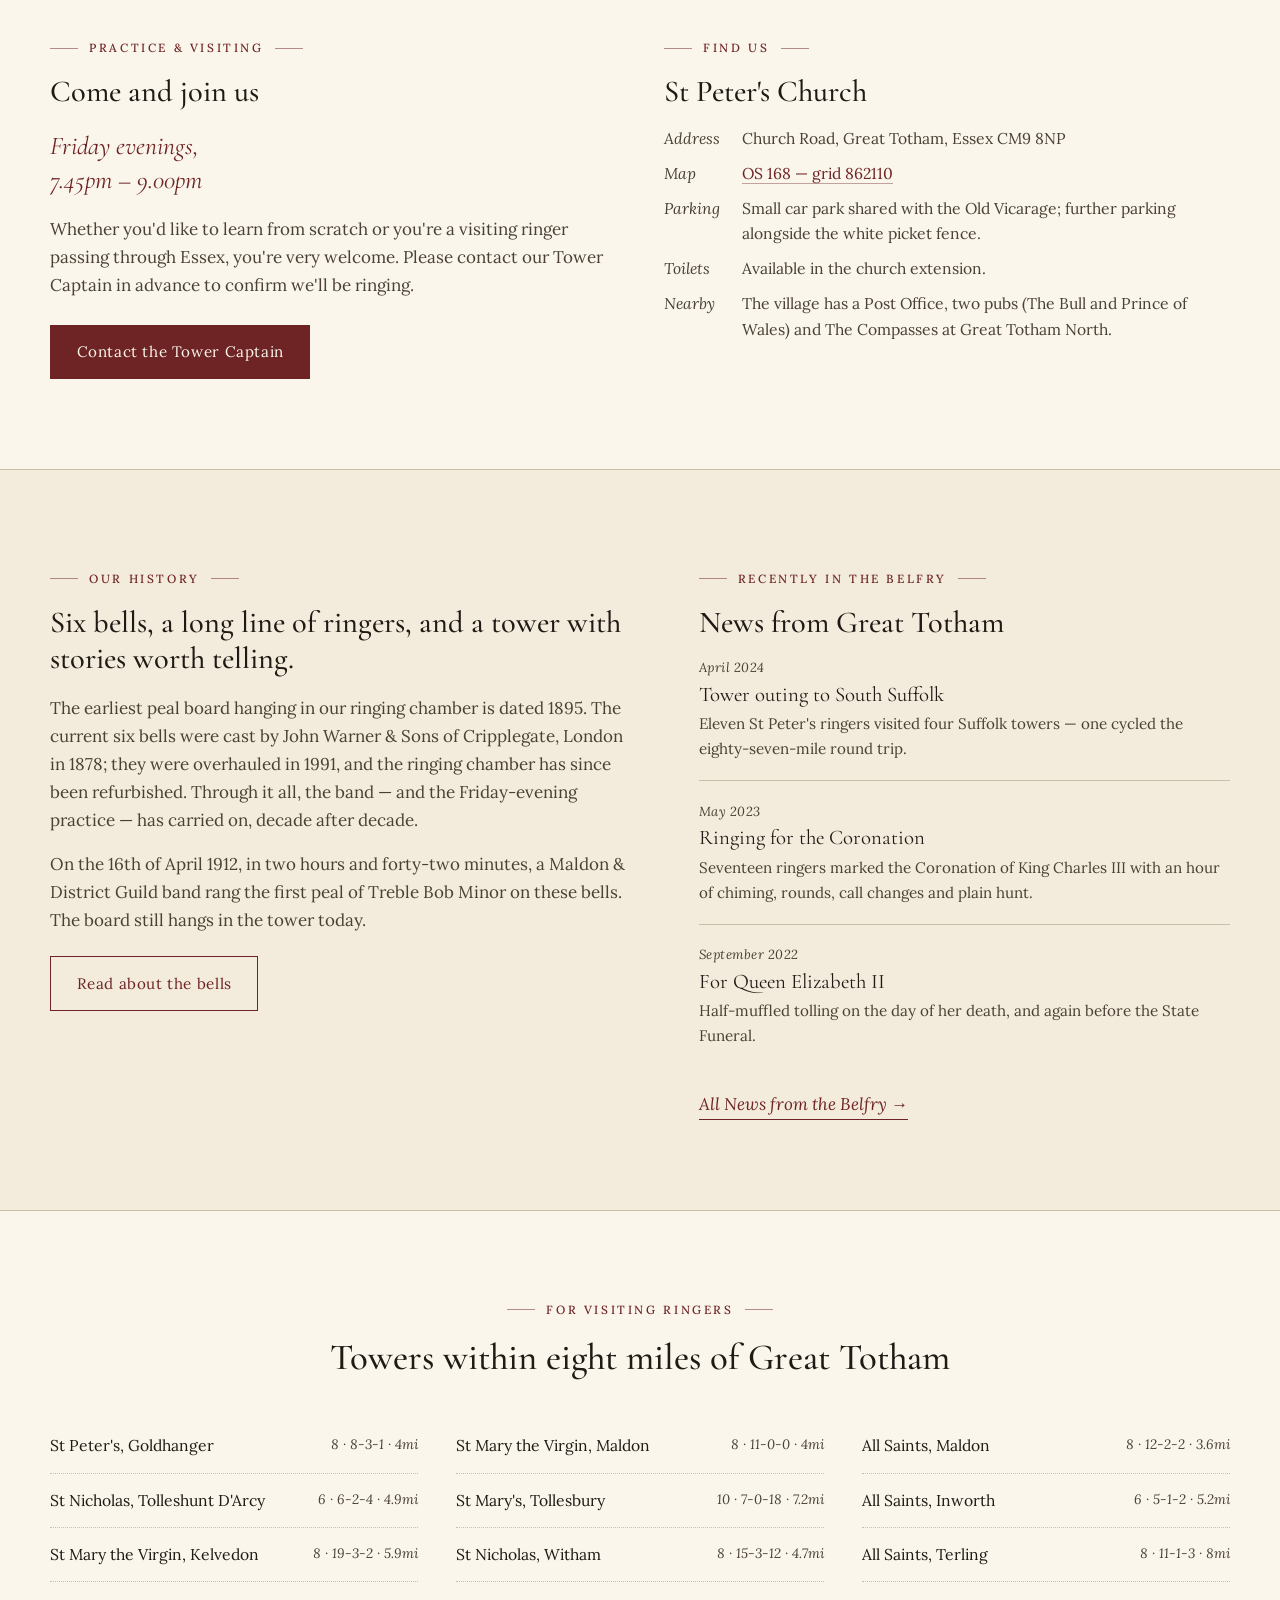
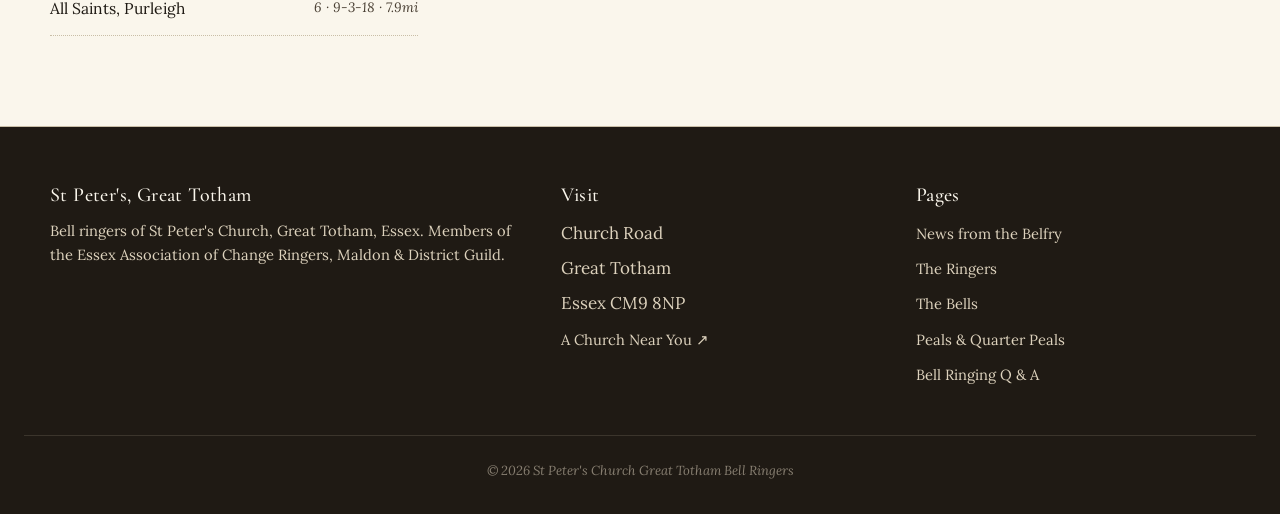
==== commit eedbb82a: "Replace home hero with magazine-spread layout and sticky header" ====
--- a/index.html
+++ b/index.html
@@ -27,18 +27,22 @@
   </div>
 </header>
 
-<section class="hero">
-  <div class="hero-image" role="img" aria-label="St Peter's Church, Great Totham"></div>
+<section class="hero-spread">
+  <div class="hero-photo">
+    <img src="resources/images/church/StPetersChurch3.jpg"
+         alt="St Peter's Church, Great Totham — flint walls, timber porch, shingled spire"
+         width="3264" height="2448">
+  </div>
   <div class="hero-text">
-    <div class="hero-eyebrow">Essex Association of Change Ringers · Maldon &amp; District Guild</div>
-    <h1>St Peter's Great Totham<br><em>Bell Ringers</em></h1>
+    <div class="eyebrow">Welcome</div>
+    <h1>St Peter's<br>Great Totham<br><em>Bell Ringers</em></h1>
+    <p class="lede">A ring of six bells, rung from a raised platform at the back of the church — in full view of the congregation.</p>
+    <p class="hero-affiliation">Essex Association of Change Ringers · Maldon &amp; District Guild</p>
   </div>
 </section>
 
 <section class="band">
   <div class="narrow welcome">
-    <div class="eyebrow center">Welcome</div>
-    <h2>A ring of six bells, rung from a raised platform at the back of the church — in full view of the congregation.</h2>
     <p>St Peter's is a ground-floor ring of six. Our practice night is Friday evenings, and we welcome visitors all year round — whether you ring already, would like to learn from scratch, or simply want to come and hear the bells.</p>
     <figure class="video-embed">
       <iframe src="https://www.youtube-nocookie.com/embed/SVf5hrfDuog" title="The bells of St Peter's, Great Totham" loading="lazy" allow="accelerometer; clipboard-write; encrypted-media; gyroscope; picture-in-picture; web-share" allowfullscreen referrerpolicy="strict-origin-when-cross-origin"></iframe>
--- a/style.css
+++ b/style.css
@@ -31,7 +31,10 @@
 /* ---- Header ---- */
 header.site {
   background: var(--paper);
-  border-bottom: 1px solid var(--rule);
+  position: sticky;
+  top: 0;
+  z-index: 50;
+  box-shadow: 0 1px 0 var(--rule);
 }
 .nav-wrap {
   max-width: var(--max);
@@ -80,53 +83,90 @@
 nav.primary a:hover { color: var(--burgundy); border-color: var(--burgundy); }
 nav.primary a.current { color: var(--burgundy); border-color: var(--burgundy); }
 
-/* ---- Home hero ---- */
-.hero {
-  position: relative;
-  background: var(--ink);
-  overflow: hidden;
-}
-.hero-image {
-  position: relative;
+/* ---- Home hero (magazine spread) ---- */
+.hero-spread {
+  display: grid;
+  grid-template-columns: 58% 42%;
+  background: var(--cream);
+  border-bottom: 1px solid var(--rule);
+  min-height: 600px;
+  max-height: 820px;
+  height: 80vh;
+}
+.hero-photo { background: var(--ink); overflow: hidden; }
+.hero-photo img {
   width: 100%;
-  height: 64vh;
-  min-height: 440px;
-  max-height: 760px;
-  background: url('resources/images/church/StPetersChurch3.jpg') center 35% / cover no-repeat;
-}
-.hero-image::after {
-  content: '';
-  position: absolute;
-  inset: 0;
-  background: linear-gradient(180deg, rgba(31,26,20,0) 30%, rgba(31,26,20,0.65) 100%);
+  height: 100%;
+  object-fit: cover;
+  object-position: center 30%;
+  display: block;
 }
 .hero-text {
-  position: absolute;
-  left: 0; right: 0; bottom: 0;
-  padding: 2.5rem 1.5rem 2.4rem;
-  text-align: center;
-  color: var(--paper);
-  z-index: 2;
-}
-.hero-eyebrow {
-  font-family: 'Lora', serif;
-  font-style: italic;
-  font-size: 0.95rem;
+  display: flex;
+  flex-direction: column;
+  justify-content: center;
+  padding: 3rem clamp(2rem, 5vw, 4.5rem);
+}
+.hero-text .eyebrow { margin-bottom: 1.4rem; }
+.hero-text h1 {
+  font-family: 'Cormorant Garamond', serif;
+  font-weight: 500;
+  font-size: clamp(2.4rem, 5.5vw, 4.4rem);
+  line-height: 1.05;
+  color: var(--ink);
+  margin-bottom: 1.4rem;
+  letter-spacing: 0.005em;
+}
+.hero-text h1 em {
+  font-style: italic;
+  font-weight: 400;
+  color: var(--burgundy);
+}
+.hero-text .lede {
+  font-family: 'Cormorant Garamond', serif;
+  font-style: italic;
+  font-size: clamp(1.2rem, 1.8vw, 1.5rem);
+  line-height: 1.4;
+  color: var(--ink-soft);
+  margin-bottom: 1.6rem;
+  max-width: 28em;
+}
+.hero-text .hero-affiliation {
+  font-family: 'Lora', serif;
+  font-style: italic;
+  font-size: 0.88rem;
+  color: var(--ink-soft);
   letter-spacing: 0.04em;
-  color: var(--stone);
-  margin-bottom: 0.6rem;
-}
-.hero-text h1 {
-  font-family: 'Cormorant Garamond', serif;
-  font-weight: 500;
-  font-size: clamp(2.4rem, 6vw, 4.4rem);
-  line-height: 1.05;
-  letter-spacing: 0.005em;
-}
-.hero-text h1 em {
-  font-style: italic;
-  font-weight: 400;
-  color: var(--stone);
+  margin: 0;
+  padding-top: 1rem;
+  border-top: 1px solid var(--rule);
+  max-width: 28em;
+}
+
+@media (max-width: 900px) {
+  .hero-spread {
+    grid-template-columns: 1fr;
+    height: auto;
+    max-height: none;
+  }
+  .hero-photo {
+    height: 50vh;
+    min-height: 360px;
+    max-height: 480px;
+  }
+  .hero-text {
+    padding: 3rem 1.5rem;
+    text-align: center;
+  }
+  .hero-text .eyebrow {
+    display: flex;
+    justify-content: center;
+  }
+  .hero-text .lede,
+  .hero-text .hero-affiliation {
+    margin-left: auto;
+    margin-right: auto;
+  }
 }
 
 /* ---- Sub-page hero (typographic, no big image) ---- */
@@ -633,7 +673,6 @@
 @media (max-width: 540px) {
   .nav-wrap { flex-direction: column; align-items: flex-start; }
   nav.primary { width: 100%; gap: 1rem 1.3rem; }
-  .hero-image { height: 56vh; }
   .photo-card img { height: 180px; }
   .peal-card img { height: 220px; }
 }
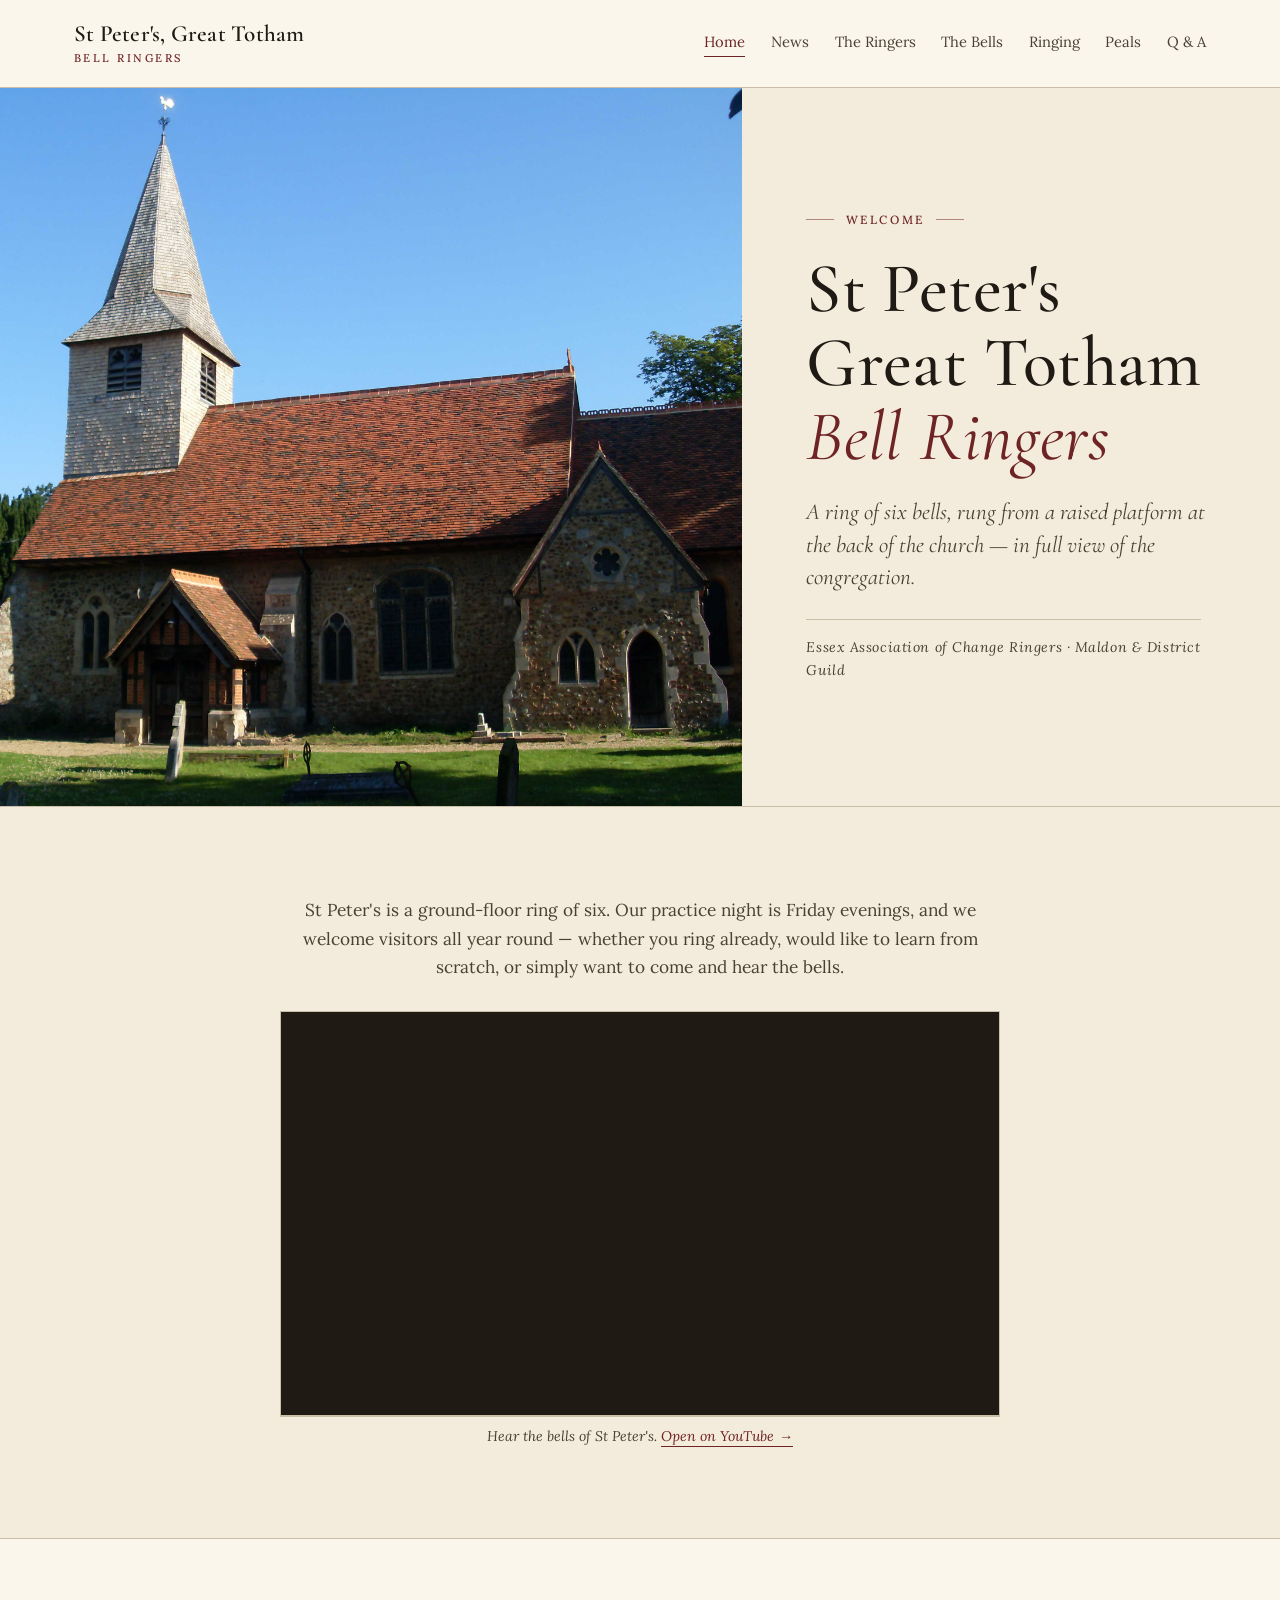
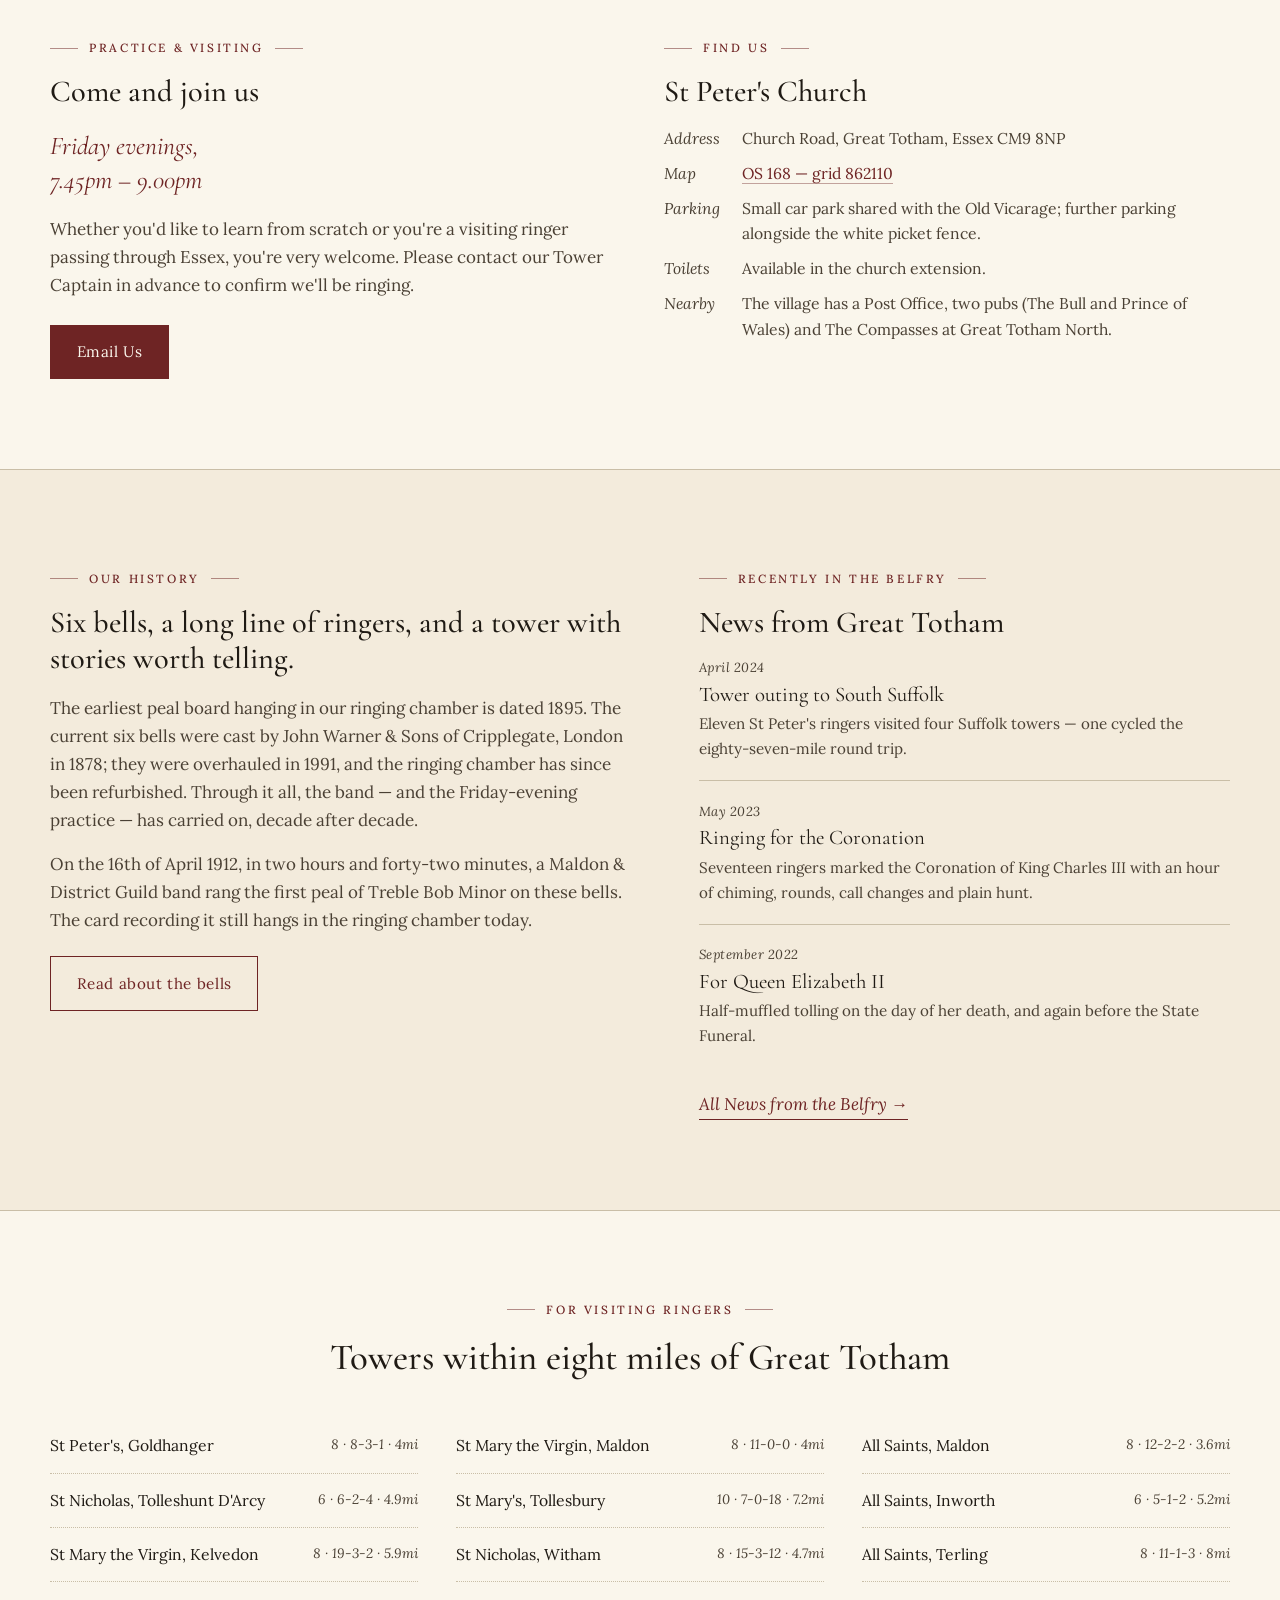
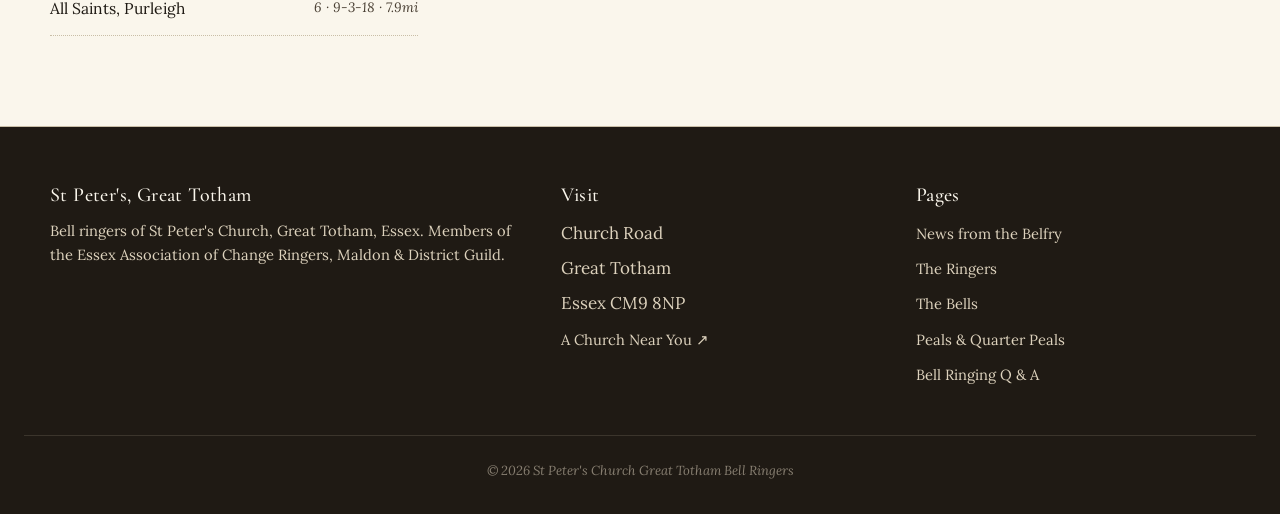
==== commit 2b38ba2c: "editorial changes and accuracy improvement" ====
--- a/index.html
+++ b/index.html
@@ -37,6 +37,7 @@
     <div class="eyebrow">Welcome</div>
     <h1>St Peter's<br>Great Totham<br><em>Bell Ringers</em></h1>
     <p class="lede">A ring of six bells, rung from a raised platform at the back of the church — in full view of the congregation.</p>
+    <!-- TODO: confirm with band whether Maldon & District Guild affiliation is current. Documented in 1912 sources only. If not current, drop from this line. -->
     <p class="hero-affiliation">Essex Association of Change Ringers · Maldon &amp; District Guild</p>
   </div>
 </section>
@@ -59,7 +60,7 @@
       <p class="when">Friday evenings,<br>7.45pm – 9.00pm</p>
       <p>Whether you'd like to learn from scratch or you're a visiting ringer passing through Essex, you're very welcome. Please contact our Tower Captain in advance to confirm we'll be ringing.</p>
       <div class="cta-row">
-        <a class="btn solid" href="qa.html#contact">Contact the Tower Captain</a>
+        <a class="btn solid" href="qa.html#contact">Email Us</a>
       </div>
     </div>
     <div>
@@ -87,7 +88,8 @@
       <div class="eyebrow">Our History</div>
       <h3>Six bells, a long line of ringers, and a tower with stories worth telling.</h3>
       <p>The earliest peal board hanging in our ringing chamber is dated 1895. The current six bells were cast by John Warner &amp; Sons of Cripplegate, London in 1878; they were overhauled in 1991, and the ringing chamber has since been refurbished. Through it all, the band — and the Friday-evening practice — has carried on, decade after decade.</p>
-      <p>On the 16th of April 1912, in two hours and forty-two minutes, a Maldon &amp; District Guild band rang the first peal of Treble Bob Minor on these bells. The board still hangs in the tower today.</p>
+      <!-- TODO: confirm with band whether Maldon & District Guild affiliation is current. Documented in 1912 sources only. If not current, drop from this line. -->
+      <p>On the 16th of April 1912, in two hours and forty-two minutes, a Maldon &amp; District Guild band rang the first peal of Treble Bob Minor on these bells. The card recording it still hangs in the ringing chamber today.</p>
       <p style="margin-top:1.4rem;"><a href="bells.html" class="btn">Read about the bells</a></p>
     </div>
     <div>
@@ -140,6 +142,7 @@
   <div class="container">
     <div>
       <h4>St Peter's, Great Totham</h4>
+      <!-- TODO: confirm with band whether Maldon & District Guild affiliation is current. Documented in 1912 sources only. If not current, drop from this line. -->
       <p>Bell ringers of St Peter's Church, Great Totham, Essex. Members of the Essex Association of Change Ringers, Maldon &amp; District Guild.</p>
     </div>
     <div>
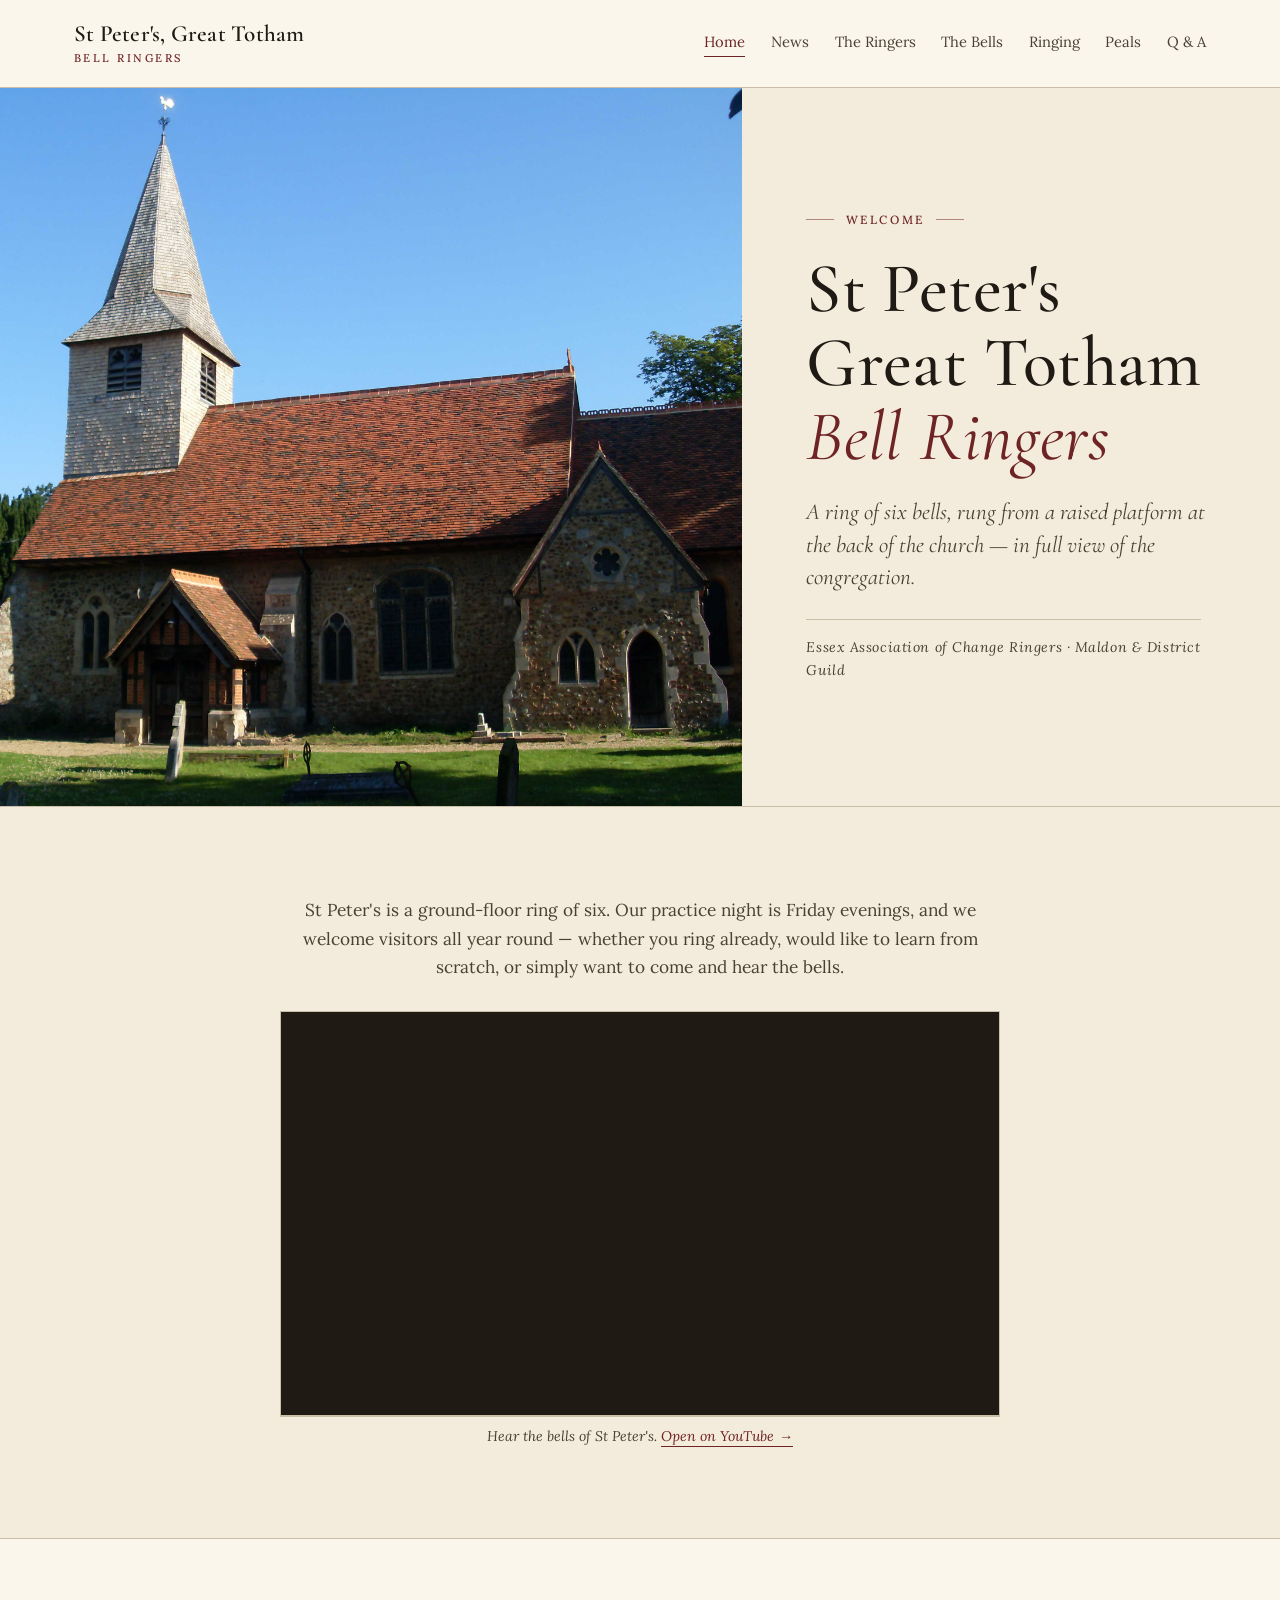
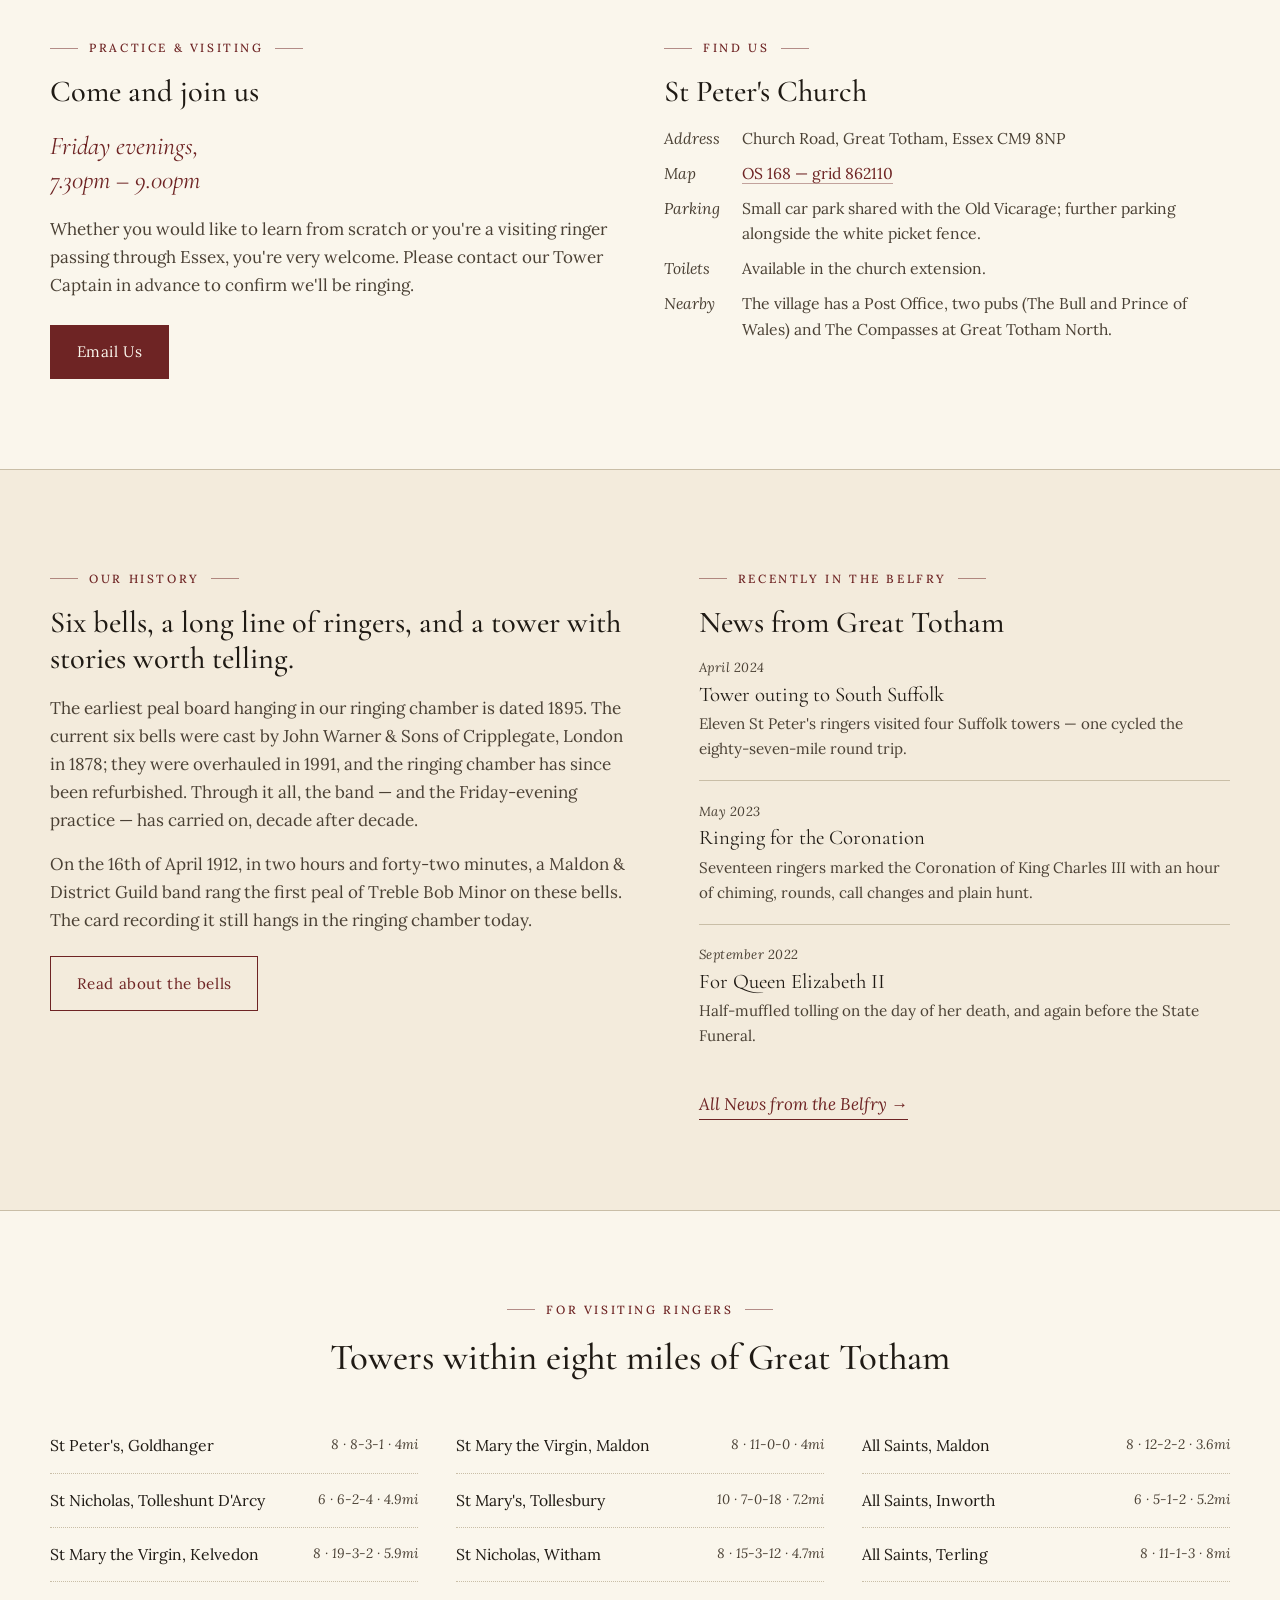
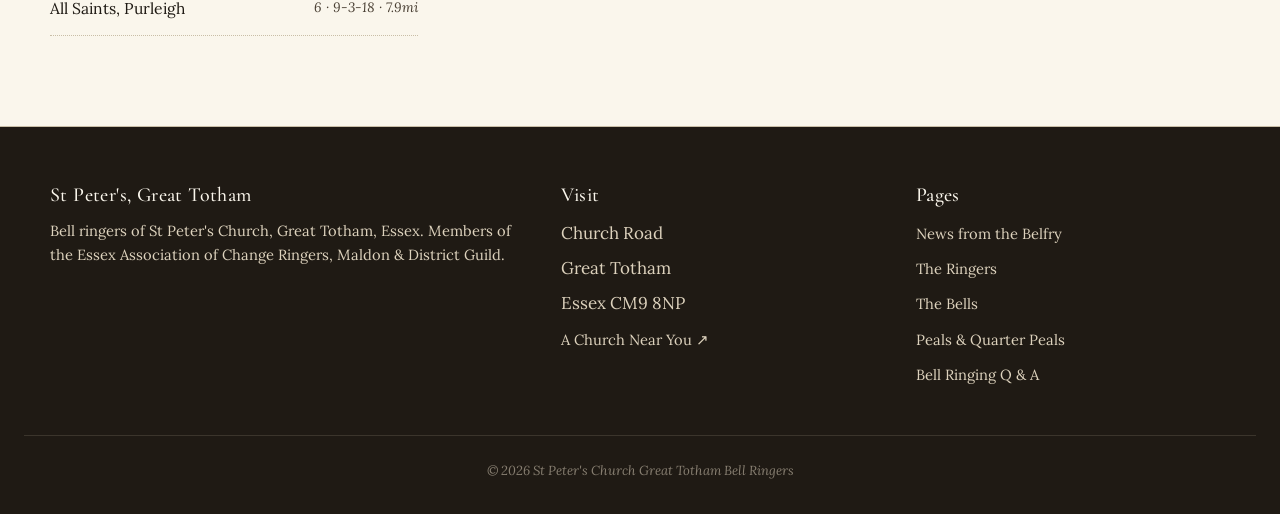
==== commit 7d718c93: "timings change" ====
--- a/index.html
+++ b/index.html
@@ -57,8 +57,8 @@
     <div>
       <div class="eyebrow">Practice &amp; Visiting</div>
       <h3>Come and join us</h3>
-      <p class="when">Friday evenings,<br>7.45pm – 9.00pm</p>
-      <p>Whether you'd like to learn from scratch or you're a visiting ringer passing through Essex, you're very welcome. Please contact our Tower Captain in advance to confirm we'll be ringing.</p>
+      <p class="when">Friday evenings,<br>7.30pm – 9.00pm</p>
+      <p>Whether you would like to learn from scratch or you're a visiting ringer passing through Essex, you're very welcome. Please contact our Tower Captain in advance to confirm we'll be ringing.</p>
       <div class="cta-row">
         <a class="btn solid" href="qa.html#contact">Email Us</a>
       </div>
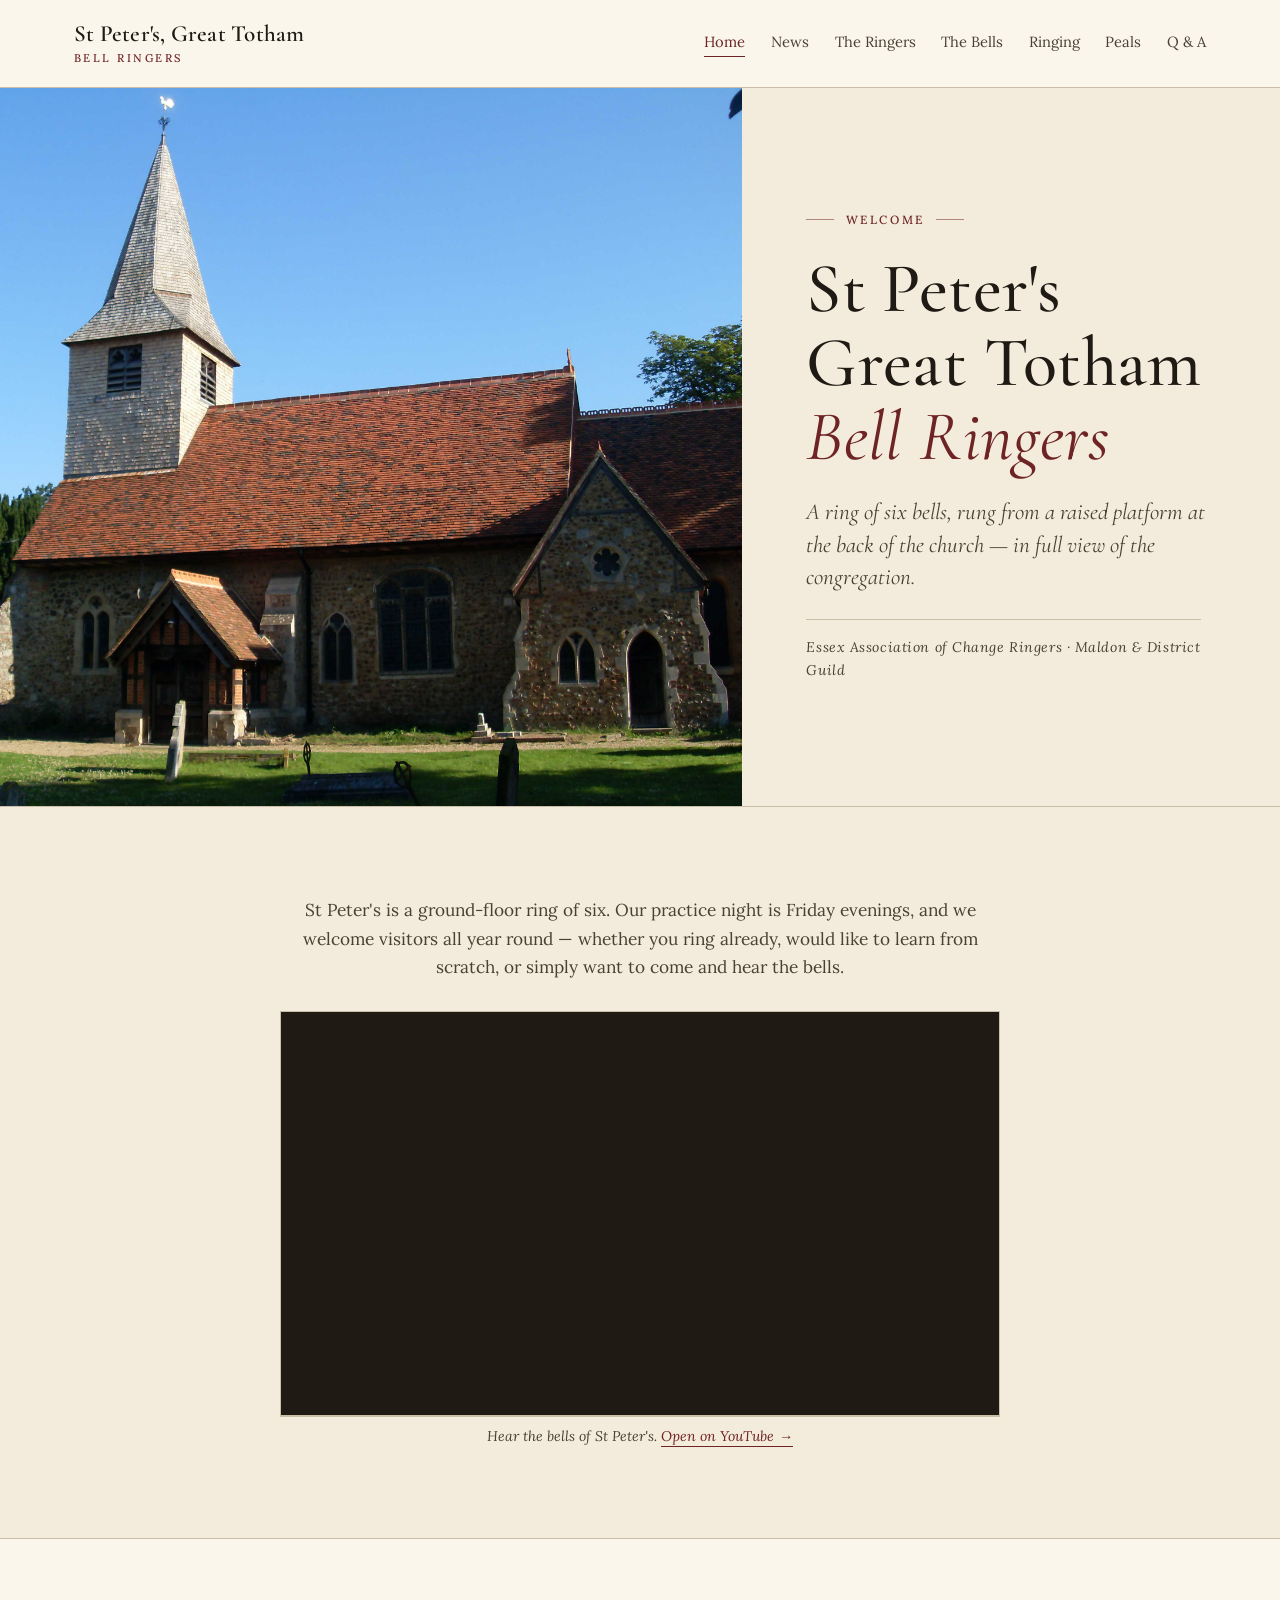
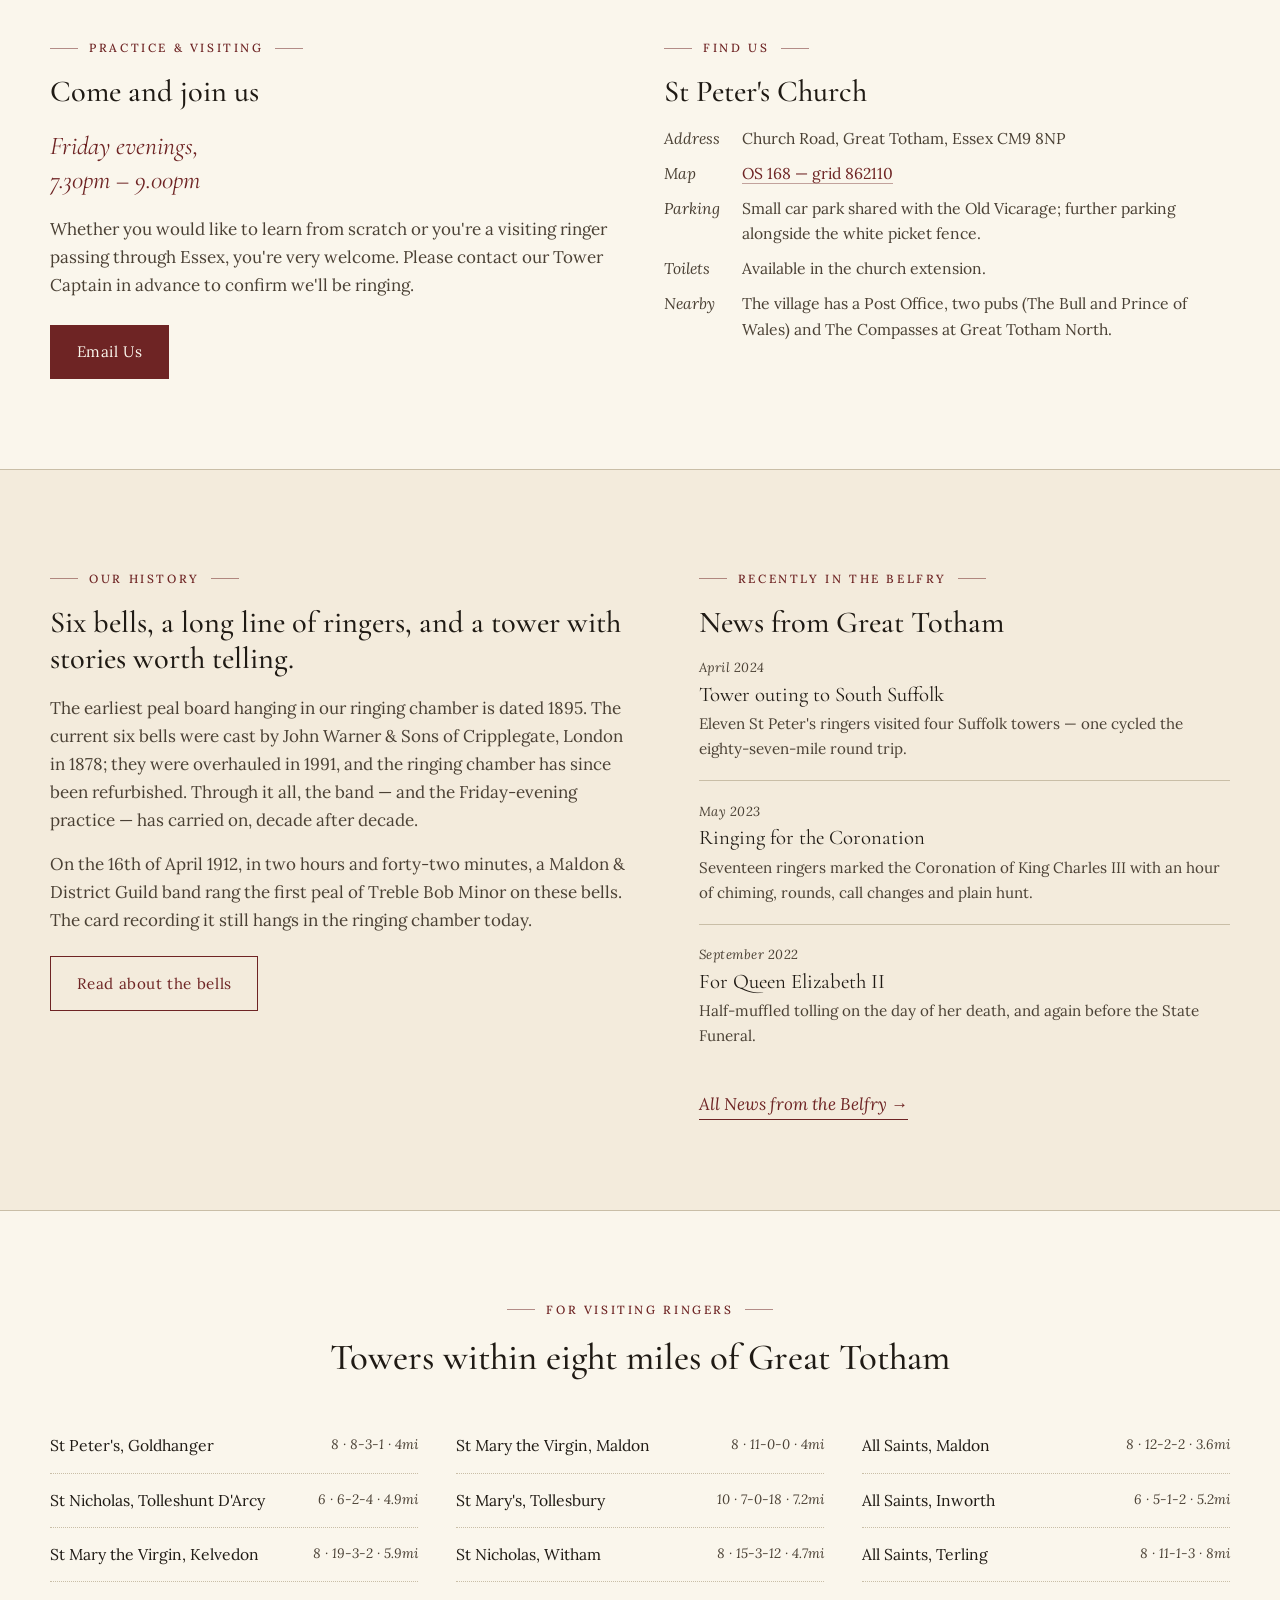
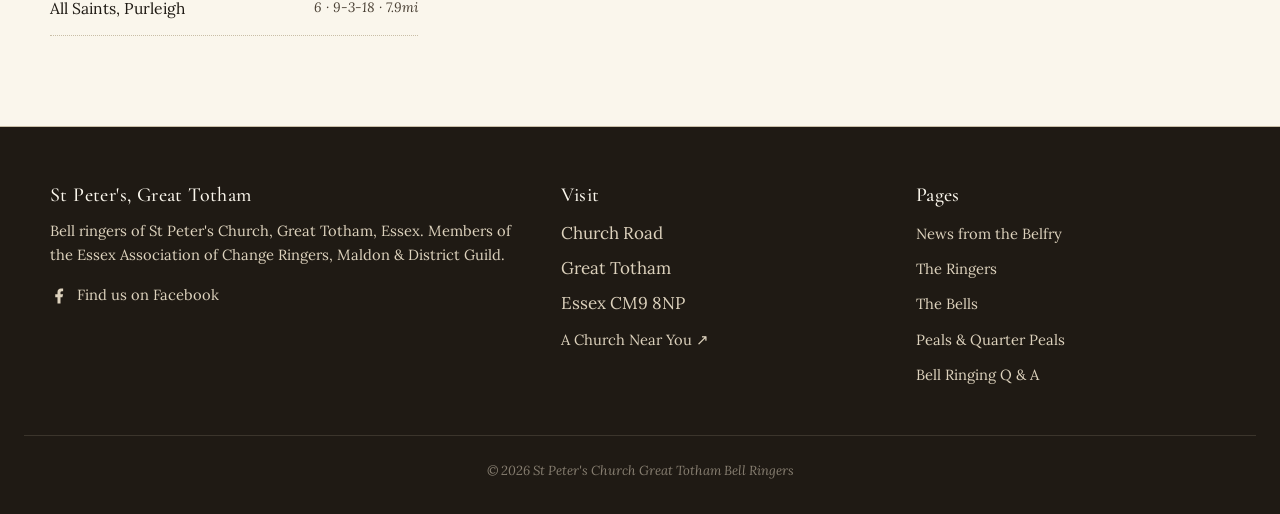
==== commit 478d5584: "facebook added to footer" ====
--- a/index.html
+++ b/index.html
@@ -144,6 +144,12 @@
       <h4>St Peter's, Great Totham</h4>
       <!-- TODO: confirm with band whether Maldon & District Guild affiliation is current. Documented in 1912 sources only. If not current, drop from this line. -->
       <p>Bell ringers of St Peter's Church, Great Totham, Essex. Members of the Essex Association of Change Ringers, Maldon &amp; District Guild.</p>
+      <p class="footer-social">
+        <a href="https://www.facebook.com/profile.php?id=61588967580161" target="_blank" rel="noopener" aria-label="St Peter's Great Totham Bell Ringers on Facebook">
+          <svg viewBox="0 0 24 24" fill="currentColor" aria-hidden="true" focusable="false"><path d="M14 13.5h2.5l1-4H14v-2c0-1.03 0-2 2-2h1.5V2.14c-.326-.043-1.557-.14-2.857-.14C11.928 2 10 3.657 10 6.7v2.8H7v4h3V22h4v-8.5z"/></svg>
+          <span>Find us on Facebook</span>
+        </a>
+      </p>
     </div>
     <div>
       <h4>Visit</h4>
--- a/style.css
+++ b/style.css
@@ -651,6 +651,22 @@
 footer.site a:hover { color: var(--paper); border-bottom-color: var(--brass); }
 footer.site ul { list-style: none; }
 footer.site ul li { margin-bottom: 0.45rem; }
+footer.site .footer-social { margin-top: 1rem; }
+footer.site .footer-social a {
+  display: inline-flex;
+  align-items: center;
+  gap: 0.55rem;
+  border-bottom: 0;
+}
+footer.site .footer-social a:hover {
+  color: var(--paper);
+  border-bottom-color: transparent;
+}
+footer.site .footer-social svg {
+  width: 18px;
+  height: 18px;
+  flex-shrink: 0;
+}
 footer.site .copyright {
   text-align: center;
   margin-top: 2.5rem;
